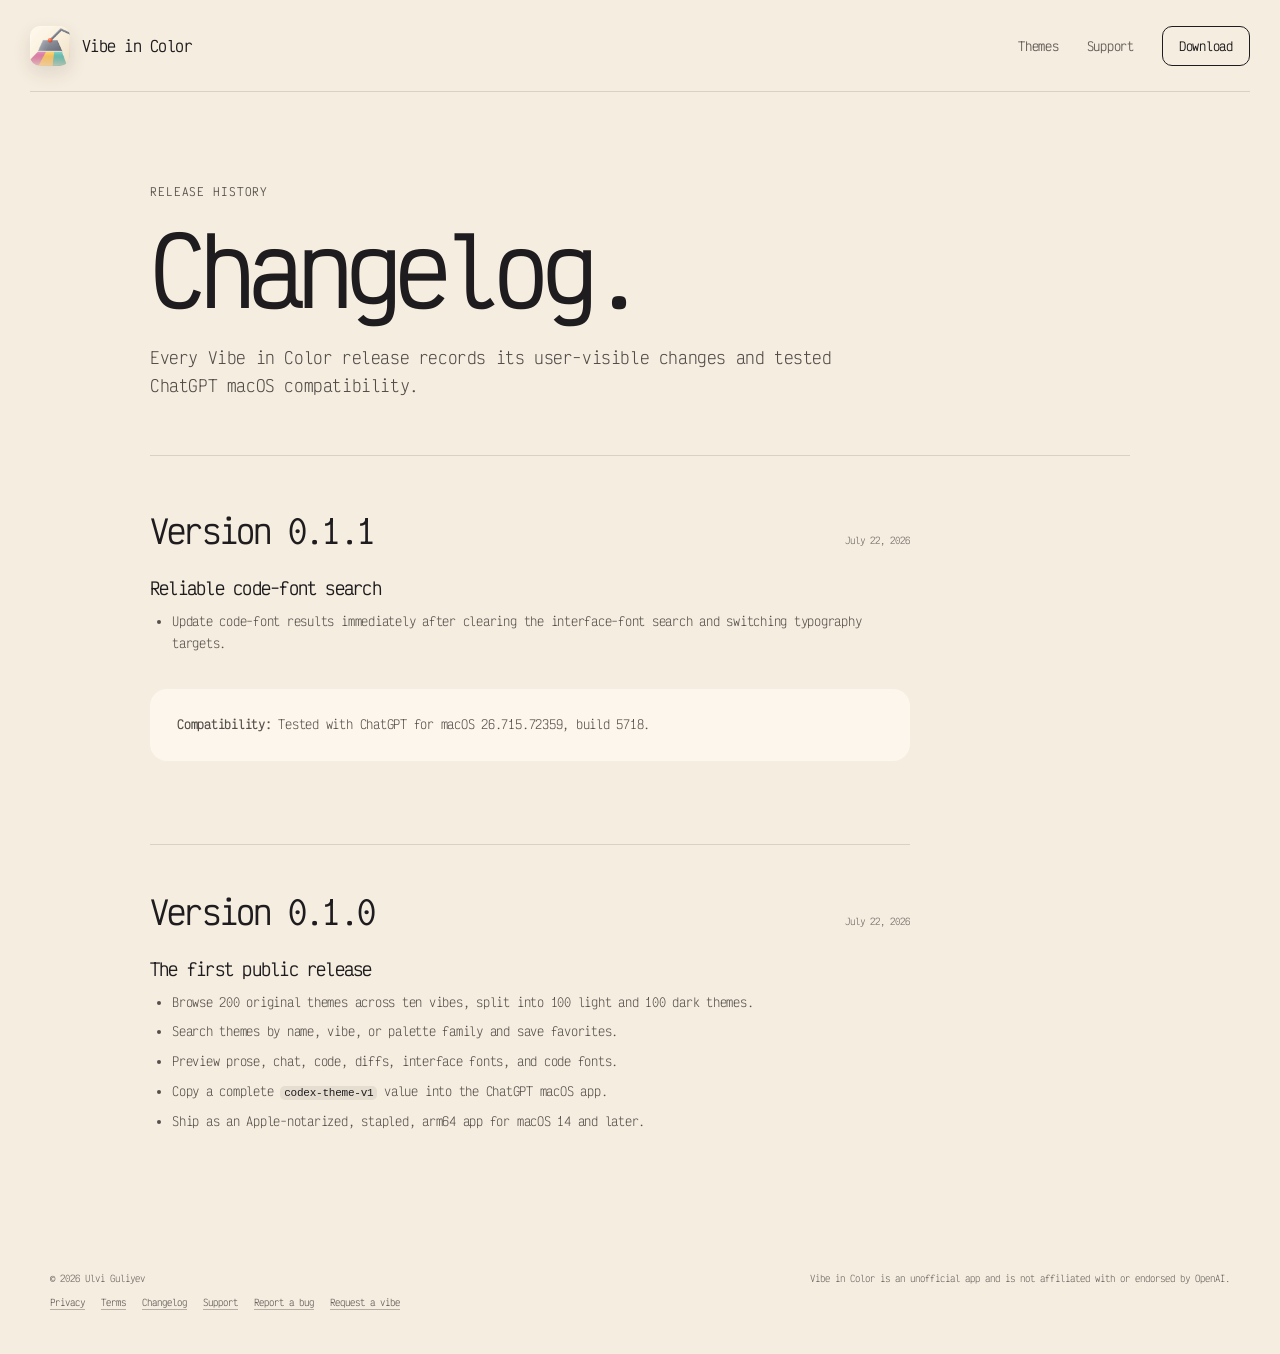
==== changelog.html @ 15dbb988 "Rename theme requests to vibe requests" ====
<!doctype html>
<html lang="en">
<head>
  <meta charset="utf-8">
  <meta name="viewport" content="width=device-width, initial-scale=1">
  <meta name="theme-color" content="#f5eddf">
  <meta name="description" content="Release history and changes for Vibe in Color for macOS.">
  <meta name="robots" content="index, follow">
  <title>Changelog — Vibe in Color</title>
  <link rel="canonical" href="https://ulvigu.github.io/vibeincolor-downloads/changelog.html">
  <link rel="icon" href="assets/VibeInColor.png">
  <link rel="preload" href="assets/VictorMono-Variable.ttf" as="font" type="font/ttf" crossorigin>
  <link rel="stylesheet" href="styles.css">
</head>
<body>
  <header class="site-header">
    <a class="brand" href="./" aria-label="Vibe in Color home">
      <img src="assets/VibeInColor.png" alt="">
      <span>Vibe in Color</span>
    </a>
    <nav aria-label="Primary navigation">
      <a href="./#themes">Themes</a>
      <a href="support.html">Support</a>
      <a class="nav-download" href="./#download">Download</a>
    </nav>
  </header>

  <main class="legal-main" id="top">
    <section class="legal-hero" aria-labelledby="changelog-title">
      <p class="eyebrow">Release history</p>
      <h1 id="changelog-title">Changelog.</h1>
      <p class="legal-lede">Every Vibe in Color release records its user-visible changes and tested ChatGPT macOS compatibility.</p>
    </section>

    <div class="legal-content">
      <article class="changelog-release">
        <div class="release-heading">
          <h2>Version 0.1.1</h2>
          <time datetime="2026-07-22">July 22, 2026</time>
        </div>
        <h3>Reliable code-font search</h3>
        <ul>
          <li>Update code-font results immediately after clearing the interface-font search and switching typography targets.</li>
        </ul>
        <div class="legal-callout">
          <p><strong>Compatibility:</strong> Tested with ChatGPT for macOS 26.715.72359, build 5718.</p>
        </div>
      </article>

      <article class="changelog-release">
        <div class="release-heading">
          <h2>Version 0.1.0</h2>
          <time datetime="2026-07-22">July 22, 2026</time>
        </div>
        <h3>The first public release</h3>
        <ul>
          <li>Browse 200 original themes across ten vibes, split into 100 light and 100 dark themes.</li>
          <li>Search themes by name, vibe, or palette family and save favorites.</li>
          <li>Preview prose, chat, code, diffs, interface fonts, and code fonts.</li>
          <li>Copy a complete <code>codex-theme-v1</code> value into the ChatGPT macOS app.</li>
          <li>Ship as an Apple-notarized, stapled, arm64 app for macOS 14 and later.</li>
        </ul>
      </article>
    </div>
  </main>

  <footer class="site-footer">
    <div>
      <span>© 2026 Ulvi Guliyev</span>
      <nav class="footer-links" aria-label="Product information">
        <a href="privacy.html">Privacy</a>
        <a href="terms.html">Terms</a>
        <a href="changelog.html" aria-current="page">Changelog</a>
        <a href="support.html">Support</a>
        <a href="https://github.com/ulvigu/vibeincolor-downloads/issues/new?template=bug_report.yml">Report a bug</a>
        <a href="https://github.com/ulvigu/vibeincolor-downloads/issues/new?template=vibe_request.yml">Request a vibe</a>
      </nav>
    </div>
    <span>Vibe in Color is an unofficial app and is not affiliated with or endorsed by OpenAI.</span>
  </footer>
</body>
</html>
---- styles.css ----
@font-face {
  font-family: "Victor Mono";
  src: url("assets/VictorMono-Variable.ttf") format("truetype");
  font-style: normal;
  font-weight: 100 700;
  font-display: swap;
}

:root {
  color-scheme: light;
  --ink: #1e1c1f;
  --muted: #68625e;
  --paper: #f5eddf;
  --surface: #fffaf1;
  --coral: #f26343;
  --coral-dark: #d94e32;
  --pink-soft: #f4dfe9;
  --gold-soft: #f5e4bb;
  --mint-soft: #dcece8;
  --line: rgba(30, 28, 31, 0.13);
  --dark-line: rgba(255, 255, 255, 0.14);
}

* {
  box-sizing: border-box;
}

html {
  scroll-behavior: smooth;
}

body {
  margin: 0;
  color: var(--ink);
  background: var(--paper);
  font-family: "Victor Mono", ui-monospace, SFMono-Regular, Menlo, Monaco, Consolas, monospace;
  font-size: 16px;
  font-weight: 300;
  -webkit-font-smoothing: antialiased;
  text-rendering: optimizeLegibility;
}

button,
input,
select,
textarea {
  font: inherit;
}

a {
  color: inherit;
}

img,
video {
  max-width: 100%;
}

.site-header {
  width: min(1220px, calc(100% - 56px));
  height: 92px;
  margin: 0 auto;
  display: flex;
  align-items: center;
  justify-content: space-between;
  border-bottom: 1px solid var(--line);
}

.brand {
  display: inline-flex;
  align-items: center;
  gap: 12px;
  color: var(--ink);
  font-size: 15px;
  font-weight: 500;
  letter-spacing: -0.035em;
  text-decoration: none;
}

.brand img {
  width: 40px;
  height: 40px;
  border-radius: 10px;
  box-shadow: 0 7px 18px rgba(67, 50, 39, 0.12);
}

.site-header > nav {
  display: flex;
  align-items: center;
  gap: 28px;
  font-size: 12px;
  font-weight: 500;
  letter-spacing: -0.02em;
}

.site-header > nav a {
  text-decoration: none;
}

.site-header > nav a:not(.nav-download) {
  color: var(--muted);
  transition: color 160ms ease;
}

.site-header > nav a:not(.nav-download):hover {
  color: var(--ink);
}

.nav-download {
  padding: 11px 16px;
  border: 1px solid var(--ink);
  border-radius: 10px;
  transition: color 160ms ease, background 160ms ease;
}

.nav-download:hover {
  color: var(--paper);
  background: var(--ink);
}

main {
  overflow: hidden;
}

.hero {
  width: min(1220px, calc(100% - 56px));
  min-height: 720px;
  margin: 0 auto;
  padding: 94px 0 116px;
  display: grid;
  grid-template-columns: minmax(0, 1.14fr) minmax(360px, 0.86fr);
  align-items: center;
  gap: clamp(56px, 7vw, 112px);
}

.hero-copy {
  position: relative;
  z-index: 1;
}

.eyebrow {
  margin: 0 0 24px;
  color: #5e5854;
  font-size: 11px;
  font-weight: 500;
  line-height: 1.5;
  letter-spacing: 0.08em;
  text-transform: uppercase;
}

h1,
h2,
h3,
p {
  text-wrap: pretty;
}

h1 {
  margin: 0;
  letter-spacing: -0.075em;
}

.hero-title-main,
.hero-title-accent {
  display: block;
}

.hero-title-main {
  font-size: clamp(64px, 6.65vw, 100px);
  font-weight: 500;
  line-height: 0.91;
}

.hero-title-accent {
  margin-top: 29px;
  color: var(--coral);
  font-size: clamp(34px, 3.7vw, 55px);
  font-weight: 200;
  line-height: 1.09;
  letter-spacing: -0.06em;
}

.hero-summary {
  max-width: 650px;
  margin: 34px 0 0;
  color: #514c48;
  font-size: 16px;
  line-height: 1.75;
  letter-spacing: -0.025em;
}

.trust-line {
  margin: 23px 0 0;
  display: flex;
  flex-wrap: wrap;
  align-items: center;
  gap: 8px 10px;
  color: #4e4946;
  font-size: 9px;
  font-weight: 550;
  line-height: 1.5;
  letter-spacing: 0.035em;
  text-transform: uppercase;
}

.trust-line span {
  display: inline-flex;
  align-items: center;
  gap: 10px;
  white-space: nowrap;
}

.trust-line span:not(:last-child)::after {
  content: "•";
  color: var(--coral);
  font-weight: 600;
}

.hero-actions {
  display: flex;
  flex-wrap: wrap;
  gap: 12px;
  margin-top: 29px;
}

.button {
  display: inline-flex;
  min-height: 52px;
  align-items: center;
  justify-content: center;
  padding: 0 21px;
  border: 1px solid transparent;
  border-radius: 11px;
  font-size: 12px;
  font-weight: 500;
  line-height: 1;
  letter-spacing: -0.02em;
  text-decoration: none;
  transition: transform 160ms ease, box-shadow 160ms ease, background 160ms ease;
}

.button:hover {
  transform: translateY(-2px);
}

.button:focus-visible,
.site-header > nav a:focus-visible,
.footer-links a:focus-visible,
.brand:focus-visible,
.download-actions > a:focus-visible,
.demo-frame button:focus-visible,
.support-card:focus-visible,
.legal-content a:focus-visible {
  outline: 3px solid var(--coral);
  outline-offset: 4px;
}

.button-primary {
  color: #fffaf1;
  background: var(--coral);
  box-shadow: 0 13px 28px rgba(242, 99, 67, 0.19);
}

.button-primary:hover {
  background: var(--coral-dark);
  box-shadow: 0 17px 34px rgba(242, 99, 67, 0.25);
}

.button-secondary {
  border-color: var(--line);
  background: rgba(255, 250, 241, 0.58);
}

.button-secondary:hover {
  background: var(--surface);
}

.release-meta {
  margin: 18px 0 0;
  color: var(--muted);
  font-size: 10px;
  font-weight: 400;
  letter-spacing: 0.015em;
}

.hero-product {
  width: min(100%, 470px);
  justify-self: end;
}

.icon-stage {
  aspect-ratio: 1;
  display: grid;
  place-items: center;
  border: 1px solid rgba(30, 28, 31, 0.09);
  border-radius: 38px;
  background: rgba(255, 250, 241, 0.6);
  box-shadow: 0 34px 80px rgba(66, 49, 38, 0.11);
}

.app-icon {
  display: block;
  width: 67%;
  height: auto;
  border-radius: 24%;
  filter: drop-shadow(0 29px 30px rgba(62, 44, 34, 0.2));
}

.hero-facts {
  margin: 14px 0 0;
  display: grid;
  grid-template-columns: 0.8fr 0.62fr 1.58fr;
  gap: 8px;
}

.hero-facts > div {
  min-width: 0;
  padding: 16px 13px 15px;
  border-radius: 14px;
  background: rgba(255, 250, 241, 0.58);
}

.hero-facts dt {
  overflow: hidden;
  margin: 0;
  font-size: clamp(13px, 1.35vw, 17px);
  font-weight: 500;
  line-height: 1.2;
  letter-spacing: -0.055em;
  text-overflow: ellipsis;
  white-space: nowrap;
}

.hero-facts .fact-wide dt {
  font-size: clamp(11px, 1.05vw, 14px);
  line-height: 1.28;
  text-overflow: clip;
  white-space: normal;
}

.hero-facts dd {
  margin: 6px 0 0;
  color: var(--muted);
  font-size: 9px;
  font-weight: 400;
  line-height: 1.35;
  letter-spacing: -0.01em;
}

.demo-section {
  padding: 126px 28px 132px;
  color: #f7f0e6;
  background: var(--ink);
}

.demo-inner {
  width: min(1180px, 100%);
  margin: 0 auto;
}

.demo-heading {
  margin-bottom: 54px;
  display: grid;
  grid-template-columns: minmax(0, 1.12fr) minmax(300px, 0.88fr);
  align-items: end;
  gap: 72px;
}

.eyebrow-on-dark {
  color: #f48a72;
}

.demo-heading h2,
.theme-heading h2,
.story-section h2,
.download-panel h2 {
  margin: 0;
  font-weight: 400;
  letter-spacing: -0.065em;
}

.demo-heading h2 {
  font-size: clamp(45px, 5.25vw, 76px);
  line-height: 0.98;
}

.demo-heading > p {
  max-width: 500px;
  margin: 0 0 3px;
  color: #bbb2aa;
  font-size: 14px;
  line-height: 1.75;
  letter-spacing: -0.02em;
}

.demo-frame {
  position: relative;
  overflow: hidden;
  border: 1px solid var(--dark-line);
  border-radius: 25px;
  background: #0e0d0f;
  box-shadow: 0 38px 85px rgba(0, 0, 0, 0.34);
}

.demo-frame video {
  display: block;
  width: 100%;
  aspect-ratio: 16 / 9;
  background: #0e0d0f;
}

.demo-frame button {
  position: absolute;
  top: 17px;
  right: 17px;
  min-height: 40px;
  padding: 0 15px;
  border: 1px solid rgba(255, 255, 255, 0.24);
  border-radius: 9px;
  color: #fffaf1;
  background: rgba(20, 18, 21, 0.86);
  backdrop-filter: blur(16px);
  -webkit-backdrop-filter: blur(16px);
  font-size: 10px;
  font-weight: 500;
  cursor: pointer;
  transition: border-color 160ms ease, background 160ms ease;
}

.demo-frame button:hover {
  border-color: rgba(255, 255, 255, 0.48);
  background: rgba(20, 18, 21, 0.96);
}

.theme-section {
  width: min(1180px, calc(100% - 56px));
  margin: 0 auto;
  padding: 126px 0 132px;
}

.theme-heading {
  margin-bottom: 58px;
  display: grid;
  grid-template-columns: minmax(0, 1.25fr) minmax(300px, 0.75fr);
  align-items: end;
  gap: 72px;
}

.theme-heading h2 {
  max-width: 910px;
  font-size: clamp(39px, 4.6vw, 66px);
  line-height: 1.04;
}

.theme-heading > p {
  max-width: 500px;
  margin: 0 0 4px;
  color: #554f4b;
  font-size: 13px;
  line-height: 1.75;
  letter-spacing: -0.02em;
}

.vibe-grid {
  display: grid;
  grid-template-columns: repeat(auto-fit, minmax(205px, 1fr));
  gap: 14px;
}

.vibe-card {
  min-width: 0;
  min-height: 292px;
  padding: 22px 19px 19px;
  display: flex;
  flex-direction: column;
  border: 1px solid rgba(30, 28, 31, 0.08);
  border-radius: 19px;
  background: rgba(255, 250, 241, 0.7);
  box-shadow: 0 17px 40px rgba(66, 49, 38, 0.055);
}

.vibe-card-meta {
  display: flex;
  align-items: center;
  justify-content: space-between;
  gap: 12px;
  color: #6f6762;
  font-size: 8px;
  font-weight: 500;
  letter-spacing: 0.065em;
  text-transform: uppercase;
}

.vibe-variant {
  padding: 5px 7px 4px;
  border: 1px solid var(--line);
  border-radius: 999px;
  background: rgba(245, 237, 223, 0.72);
}

.vibe-card h3 {
  min-height: 54px;
  margin: 25px 0 18px;
  font-size: 18px;
  font-weight: 500;
  line-height: 1.18;
  letter-spacing: -0.05em;
}

.theme-samples {
  margin: auto 0 0;
  padding: 0;
  display: grid;
  gap: 7px;
  list-style: none;
}

.theme-samples li {
  min-width: 0;
  min-height: 42px;
  padding: 9px 10px;
  display: flex;
  align-items: center;
  gap: 9px;
  overflow: hidden;
  border: 1px solid rgba(128, 128, 128, 0.2);
  border-radius: 10px;
  color: var(--theme-fg);
  background: var(--theme-bg);
  font-size: 9px;
  font-weight: 450;
  line-height: 1.25;
  letter-spacing: -0.02em;
  text-overflow: ellipsis;
  white-space: nowrap;
}

.theme-samples i {
  width: 9px;
  height: 9px;
  flex: 0 0 9px;
  border: 1px solid rgba(255, 255, 255, 0.38);
  border-radius: 50%;
  background: var(--theme-accent);
  box-shadow: 0 0 0 1px rgba(0, 0, 0, 0.14);
}

.import-section {
  width: min(1180px, calc(100% - 56px));
  margin: 0 auto;
  padding: 14px 0 132px;
}

.import-heading {
  margin-bottom: 56px;
  display: grid;
  grid-template-columns: minmax(0, 1.35fr) minmax(300px, 0.65fr);
  align-items: end;
  gap: 72px;
}

.import-heading h2 {
  margin: 0;
  font-size: clamp(39px, 4.6vw, 66px);
  font-weight: 400;
  line-height: 1.04;
  letter-spacing: -0.065em;
}

.import-heading > p {
  max-width: 460px;
  margin: 0 0 4px;
  color: #554f4b;
  font-size: 13px;
  line-height: 1.75;
  letter-spacing: -0.02em;
}

.import-heading code,
.compatibility-note code,
.legal-content code {
  padding: 0.13em 0.36em;
  border-radius: 5px;
  color: var(--ink);
  background: rgba(30, 28, 31, 0.075);
  font-size: 0.92em;
  font-weight: 450;
}

.import-workflow {
  display: grid;
  grid-template-columns: minmax(0, 1.62fr) minmax(300px, 0.68fr);
  align-items: center;
  gap: clamp(36px, 5vw, 66px);
}

.import-visual {
  min-width: 0;
  margin: 0;
}

.import-visual img {
  display: block;
  width: 100%;
  height: auto;
  border: 1px solid rgba(30, 28, 31, 0.16);
  border-radius: 21px;
  background: #081823;
  box-shadow: 0 30px 68px rgba(62, 46, 35, 0.18);
}

.import-visual figcaption {
  margin-top: 14px;
  color: var(--muted);
  font-size: 9px;
  font-weight: 400;
  letter-spacing: 0.015em;
}

.import-steps {
  margin: 0;
  padding: 0;
  list-style: none;
}

.import-steps li {
  padding: 27px 0 28px;
  display: grid;
  grid-template-columns: 35px minmax(0, 1fr);
  gap: 15px;
  border-bottom: 1px solid var(--line);
}

.import-steps li:first-child {
  border-top: 1px solid var(--line);
}

.step-number {
  padding-top: 5px;
  color: var(--coral);
  font-size: 10px;
  font-weight: 600;
  letter-spacing: 0.04em;
}

.import-steps h3 {
  margin: 0 0 10px;
  font-size: 19px;
  font-weight: 500;
  line-height: 1.2;
  letter-spacing: -0.045em;
}

.import-steps p {
  margin: 0;
  color: #554f4b;
  font-size: 11px;
  line-height: 1.75;
  letter-spacing: -0.02em;
}

.import-steps strong {
  color: var(--ink);
  font-weight: 550;
}

.compatibility-note {
  margin-top: 45px;
  padding: 22px 0;
  display: grid;
  grid-template-columns: minmax(130px, 0.36fr) minmax(0, 1.64fr);
  gap: 36px;
  border-top: 1px solid var(--line);
  border-bottom: 1px solid var(--line);
}

.compatibility-note > span {
  color: var(--coral);
  font-size: 9px;
  font-weight: 600;
  letter-spacing: 0.065em;
  text-transform: uppercase;
}

.compatibility-note p {
  max-width: 760px;
  margin: 0;
  color: #554f4b;
  font-size: 11px;
  line-height: 1.75;
  letter-spacing: -0.02em;
}

.compatibility-note strong {
  color: var(--ink);
  font-weight: 550;
}

.story-section {
  padding: 0 28px 132px;
}

.story-inner {
  width: min(1180px, 100%);
  margin: 0 auto;
  padding: clamp(48px, 6.2vw, 82px);
  border-radius: 27px;
  background: #f9ded5;
  box-shadow: 0 30px 68px rgba(62, 46, 35, 0.09);
}

.story-layout {
  display: grid;
  grid-template-columns: minmax(0, 0.86fr) minmax(360px, 1.14fr);
  align-items: start;
  gap: clamp(48px, 7vw, 100px);
}

.story-section h2 {
  font-size: clamp(46px, 5.2vw, 74px);
  line-height: 0.98;
}

.story-copy {
  max-width: 570px;
}

.story-copy p {
  margin: 0 0 18px;
  color: #504946;
  font-size: 13px;
  line-height: 1.82;
  letter-spacing: -0.025em;
}

.story-copy .story-punchline {
  margin: 31px 0 0;
  color: var(--ink);
  font-size: clamp(18px, 1.7vw, 23px);
  font-weight: 500;
  line-height: 1.42;
  letter-spacing: -0.045em;
}

.download-panel {
  width: min(1180px, calc(100% - 56px));
  margin: 0 auto 98px;
  padding: clamp(48px, 6.2vw, 82px);
  display: grid;
  grid-template-columns: minmax(0, 1.4fr) minmax(220px, 0.6fr);
  align-items: end;
  gap: 70px;
  border-radius: 27px;
  color: #fff8ed;
  background: var(--ink);
  box-shadow: 0 35px 75px rgba(62, 46, 35, 0.14);
}

.download-panel h2 {
  font-size: clamp(49px, 6.1vw, 86px);
  line-height: 0.94;
}

.download-panel > div:first-child > p:last-child {
  max-width: 650px;
  margin: 30px 0 0;
  color: #bbb2aa;
  font-size: 13px;
  line-height: 1.75;
  letter-spacing: -0.02em;
}

.download-actions {
  display: flex;
  flex-direction: column;
  align-items: flex-start;
  gap: 20px;
}

.button-dark {
  color: #fffaf1;
  background: var(--coral);
  box-shadow: 0 15px 30px rgba(242, 99, 67, 0.2);
}

.button-dark:hover {
  background: var(--coral-dark);
  box-shadow: 0 18px 34px rgba(242, 99, 67, 0.27);
}

.download-actions > a:not(.button) {
  color: #c8bfb7;
  font-size: 10px;
  font-weight: 400;
  text-underline-offset: 4px;
}

.site-footer {
  width: min(1180px, calc(100% - 56px));
  margin: 0 auto;
  padding: 0 0 44px;
  display: flex;
  justify-content: space-between;
  gap: 36px;
  color: var(--muted);
  font-size: 9px;
  line-height: 1.6;
}

.site-footer > div {
  display: grid;
  gap: 10px;
}

.footer-links {
  display: flex;
  flex-wrap: wrap;
  gap: 8px 16px;
  font-size: 9px;
  font-weight: 400;
  letter-spacing: 0;
}

.footer-links a {
  color: var(--muted);
  text-decoration: underline;
  text-decoration-color: rgba(104, 98, 94, 0.45);
  text-underline-offset: 3px;
}

.footer-links a:hover {
  color: var(--ink);
}

.site-footer > span:last-child {
  max-width: 650px;
  text-align: right;
}

.legal-main {
  width: min(980px, calc(100% - 56px));
  margin: 0 auto;
  padding: 92px 0 118px;
  overflow: visible;
}

.legal-hero {
  padding-bottom: 56px;
  border-bottom: 1px solid var(--line);
}

.legal-hero h1 {
  max-width: 900px;
  margin: 0;
  font-size: clamp(56px, 7.3vw, 94px);
  font-weight: 500;
  line-height: 0.94;
  letter-spacing: -0.075em;
}

.legal-lede {
  max-width: 740px;
  margin: 31px 0 0;
  color: #514c48;
  font-size: 16px;
  line-height: 1.75;
  letter-spacing: -0.025em;
}

.legal-meta {
  margin: 18px 0 0;
  color: var(--muted);
  font-size: 9px;
  font-weight: 450;
  letter-spacing: 0.02em;
  text-transform: uppercase;
}

.legal-content {
  width: min(760px, 100%);
  padding-top: 56px;
}

.legal-content section + section {
  margin-top: 51px;
}

.legal-content h2 {
  margin: 0 0 19px;
  font-size: clamp(25px, 2.5vw, 34px);
  font-weight: 500;
  line-height: 1.16;
  letter-spacing: -0.055em;
}

.legal-content h3 {
  margin: 28px 0 12px;
  font-size: 17px;
  font-weight: 500;
  line-height: 1.25;
  letter-spacing: -0.045em;
}

.legal-content p,
.legal-content li {
  color: #554f4b;
  font-size: 12px;
  line-height: 1.82;
  letter-spacing: -0.02em;
}

.legal-content p {
  margin: 0 0 17px;
}

.legal-content ul,
.legal-content ol {
  margin: 0 0 20px;
  padding-left: 22px;
}

.legal-content li + li {
  margin-top: 8px;
}

.legal-content a {
  text-decoration-color: rgba(30, 28, 31, 0.35);
  text-underline-offset: 4px;
}

.legal-callout {
  margin: 35px 0;
  padding: 25px 27px;
  border-radius: 17px;
  background: rgba(255, 250, 241, 0.72);
}

.legal-callout p:last-child {
  margin-bottom: 0;
}

.support-grid {
  margin: 31px 0 46px;
  display: grid;
  grid-template-columns: repeat(3, minmax(0, 1fr));
  gap: 12px;
}

.support-card {
  min-height: 225px;
  padding: 24px 21px;
  display: flex;
  flex-direction: column;
  border-radius: 18px;
  text-decoration: none;
  transition: transform 160ms ease, box-shadow 160ms ease;
}

.support-card:hover {
  transform: translateY(-2px);
  box-shadow: 0 18px 38px rgba(62, 46, 35, 0.1);
}

.support-card:nth-child(1) {
  background: #f9ded5;
}

.support-card:nth-child(2) {
  background: var(--gold-soft);
}

.support-card:nth-child(3) {
  background: var(--mint-soft);
}

.support-card span {
  color: #665d58;
  font-size: 8px;
  font-weight: 550;
  letter-spacing: 0.065em;
  text-transform: uppercase;
}

.support-card h2 {
  margin: auto 0 12px;
  font-size: 22px;
}

.support-card p {
  margin: 0;
  font-size: 10px;
  line-height: 1.65;
}

.changelog-release {
  padding: 0 0 48px;
  border-bottom: 1px solid var(--line);
}

.changelog-release + .changelog-release {
  padding-top: 48px;
}

.changelog-release:last-child {
  padding-bottom: 0;
  border-bottom: 0;
}

.release-heading {
  margin-bottom: 27px;
  display: flex;
  align-items: baseline;
  justify-content: space-between;
  gap: 24px;
}

.release-heading h2 {
  margin: 0;
}

.release-heading time {
  color: var(--muted);
  font-size: 9px;
}

@media (max-width: 980px) {
  .hero {
    min-height: 0;
    padding: 88px 0 108px;
    grid-template-columns: 1fr;
    gap: 72px;
  }

  .hero-product {
    width: 100%;
    display: grid;
    grid-template-columns: minmax(260px, 0.76fr) minmax(260px, 1.24fr);
    align-items: end;
    gap: 14px;
    justify-self: stretch;
  }

  .hero-facts {
    margin: 0;
    grid-template-columns: 1fr;
  }

  .hero-facts > div {
    padding: 20px;
  }

  .hero-facts dt {
    font-size: 18px;
  }

  .demo-heading {
    gap: 44px;
  }

  .theme-heading {
    grid-template-columns: 1fr;
    gap: 24px;
  }

  .story-layout {
    grid-template-columns: 1fr;
    gap: 36px;
  }

  .import-workflow {
    grid-template-columns: 1fr;
    gap: 31px;
  }

  .import-steps {
    display: grid;
    grid-template-columns: repeat(3, minmax(0, 1fr));
    gap: 18px;
  }

  .import-steps li,
  .import-steps li:first-child {
    padding: 22px 0 0;
    display: block;
    border-top: 1px solid var(--line);
    border-bottom: 0;
  }

  .step-number {
    display: block;
    margin-bottom: 16px;
    padding: 0;
  }

  .support-grid {
    grid-template-columns: 1fr;
  }

  .support-card {
    min-height: 190px;
  }
}

@media (max-width: 720px) {
  .site-header,
  .hero,
  .theme-section,
  .import-section,
  .download-panel,
  .site-footer,
  .legal-main {
    width: min(100% - 32px, 1180px);
  }

  .site-header {
    height: 78px;
  }

  .brand {
    font-size: 13px;
  }

  .brand img {
    width: 35px;
    height: 35px;
  }

  .site-header > nav {
    gap: 16px;
  }

  .site-header > nav a:not(.nav-download) {
    display: none;
  }

  .nav-download {
    padding: 10px 13px;
  }

  .hero {
    padding: 70px 0 86px;
    gap: 57px;
  }

  .hero-title-main {
    font-size: clamp(51px, 15.5vw, 74px);
  }

  .hero-title-accent {
    margin-top: 24px;
    font-size: clamp(29px, 8.6vw, 42px);
  }

  .hero-summary {
    margin-top: 28px;
    font-size: 14px;
  }

  .trust-line {
    margin-top: 21px;
    gap: 6px;
    font-size: 8px;
  }

  .hero-product {
    display: block;
  }

  .icon-stage {
    width: min(100%, 410px);
    margin: 0 auto;
    border-radius: 30px;
  }

  .hero-facts {
    margin-top: 10px;
    grid-template-columns: 0.8fr 0.62fr 1.58fr;
  }

  .hero-facts > div {
    padding: 14px 9px;
  }

  .hero-facts dt {
    font-size: 12px;
  }

  .hero-facts .fact-wide dt {
    font-size: 9px;
  }

  .hero-facts dd {
    font-size: 8px;
  }

  .demo-section {
    padding: 88px 16px 92px;
  }

  .demo-heading {
    margin-bottom: 34px;
    grid-template-columns: 1fr;
    gap: 26px;
  }

  .demo-heading h2 {
    font-size: clamp(39px, 12vw, 58px);
  }

  .demo-heading > p {
    font-size: 12px;
  }

  .demo-frame {
    border-radius: 14px;
  }

  .demo-frame button {
    top: 10px;
    right: 10px;
    min-height: 34px;
    padding: 0 11px;
    font-size: 8px;
  }

  .theme-section {
    padding: 88px 0 84px;
  }

  .theme-heading {
    margin-bottom: 36px;
  }

  .theme-heading h2 {
    font-size: clamp(34px, 10vw, 51px);
  }

  .theme-heading > p {
    font-size: 12px;
  }

  .vibe-grid {
    grid-template-columns: repeat(2, minmax(0, 1fr));
  }

  .vibe-card {
    min-height: 278px;
  }

  .import-section {
    padding: 4px 0 90px;
  }

  .import-heading {
    margin-bottom: 34px;
    grid-template-columns: 1fr;
    gap: 24px;
  }

  .import-heading h2 {
    font-size: clamp(34px, 10vw, 51px);
  }

  .import-heading > p {
    font-size: 12px;
  }

  .import-visual img {
    border-radius: 13px;
  }

  .import-visual figcaption {
    line-height: 1.6;
  }

  .import-steps {
    display: block;
  }

  .import-steps li,
  .import-steps li:first-child {
    padding: 24px 0;
    display: grid;
    grid-template-columns: 35px minmax(0, 1fr);
    gap: 15px;
    border-top: 0;
    border-bottom: 1px solid var(--line);
  }

  .import-steps li:first-child {
    border-top: 1px solid var(--line);
  }

  .step-number {
    margin: 0;
    padding-top: 5px;
  }

  .compatibility-note {
    margin-top: 32px;
    grid-template-columns: 1fr;
    gap: 12px;
  }

  .story-section {
    padding: 0 16px 90px;
  }

  .story-inner {
    padding: 43px 26px;
    border-radius: 20px;
  }

  .story-section h2 {
    font-size: clamp(43px, 13vw, 67px);
  }

  .story-copy p {
    font-size: 12px;
  }

  .download-panel {
    margin-bottom: 72px;
    padding: 43px 26px;
    grid-template-columns: 1fr;
    gap: 39px;
    border-radius: 20px;
  }

  .download-panel h2 {
    font-size: clamp(43px, 13vw, 67px);
  }

  .site-footer {
    padding-bottom: 30px;
    flex-direction: column;
    gap: 20px;
  }

  .site-footer > span:last-child {
    text-align: left;
  }

  .legal-main {
    padding: 68px 0 88px;
  }

  .legal-hero {
    padding-bottom: 42px;
  }

  .legal-hero h1 {
    font-size: clamp(48px, 15vw, 72px);
  }

  .legal-lede {
    font-size: 14px;
  }

  .legal-content {
    padding-top: 42px;
  }
}

@media (max-width: 460px) {
  .hero-actions {
    flex-direction: column;
  }

  .button {
    width: 100%;
  }

  .hero-facts dt {
    font-size: 10px;
  }

  .hero-facts dd {
    font-size: 7px;
  }

  .vibe-grid {
    grid-template-columns: 1fr;
  }

  .vibe-card {
    min-height: 272px;
  }

  .download-actions {
    align-items: stretch;
  }

  .download-actions > a:not(.button) {
    text-align: center;
  }

  .release-heading {
    display: block;
  }

  .release-heading time {
    display: block;
    margin-top: 8px;
  }
}

@media (prefers-reduced-motion: reduce) {
  html {
    scroll-behavior: auto;
  }

  .button,
  .site-header > nav a,
  .footer-links a,
  .support-card {
    transition: none;
  }
}
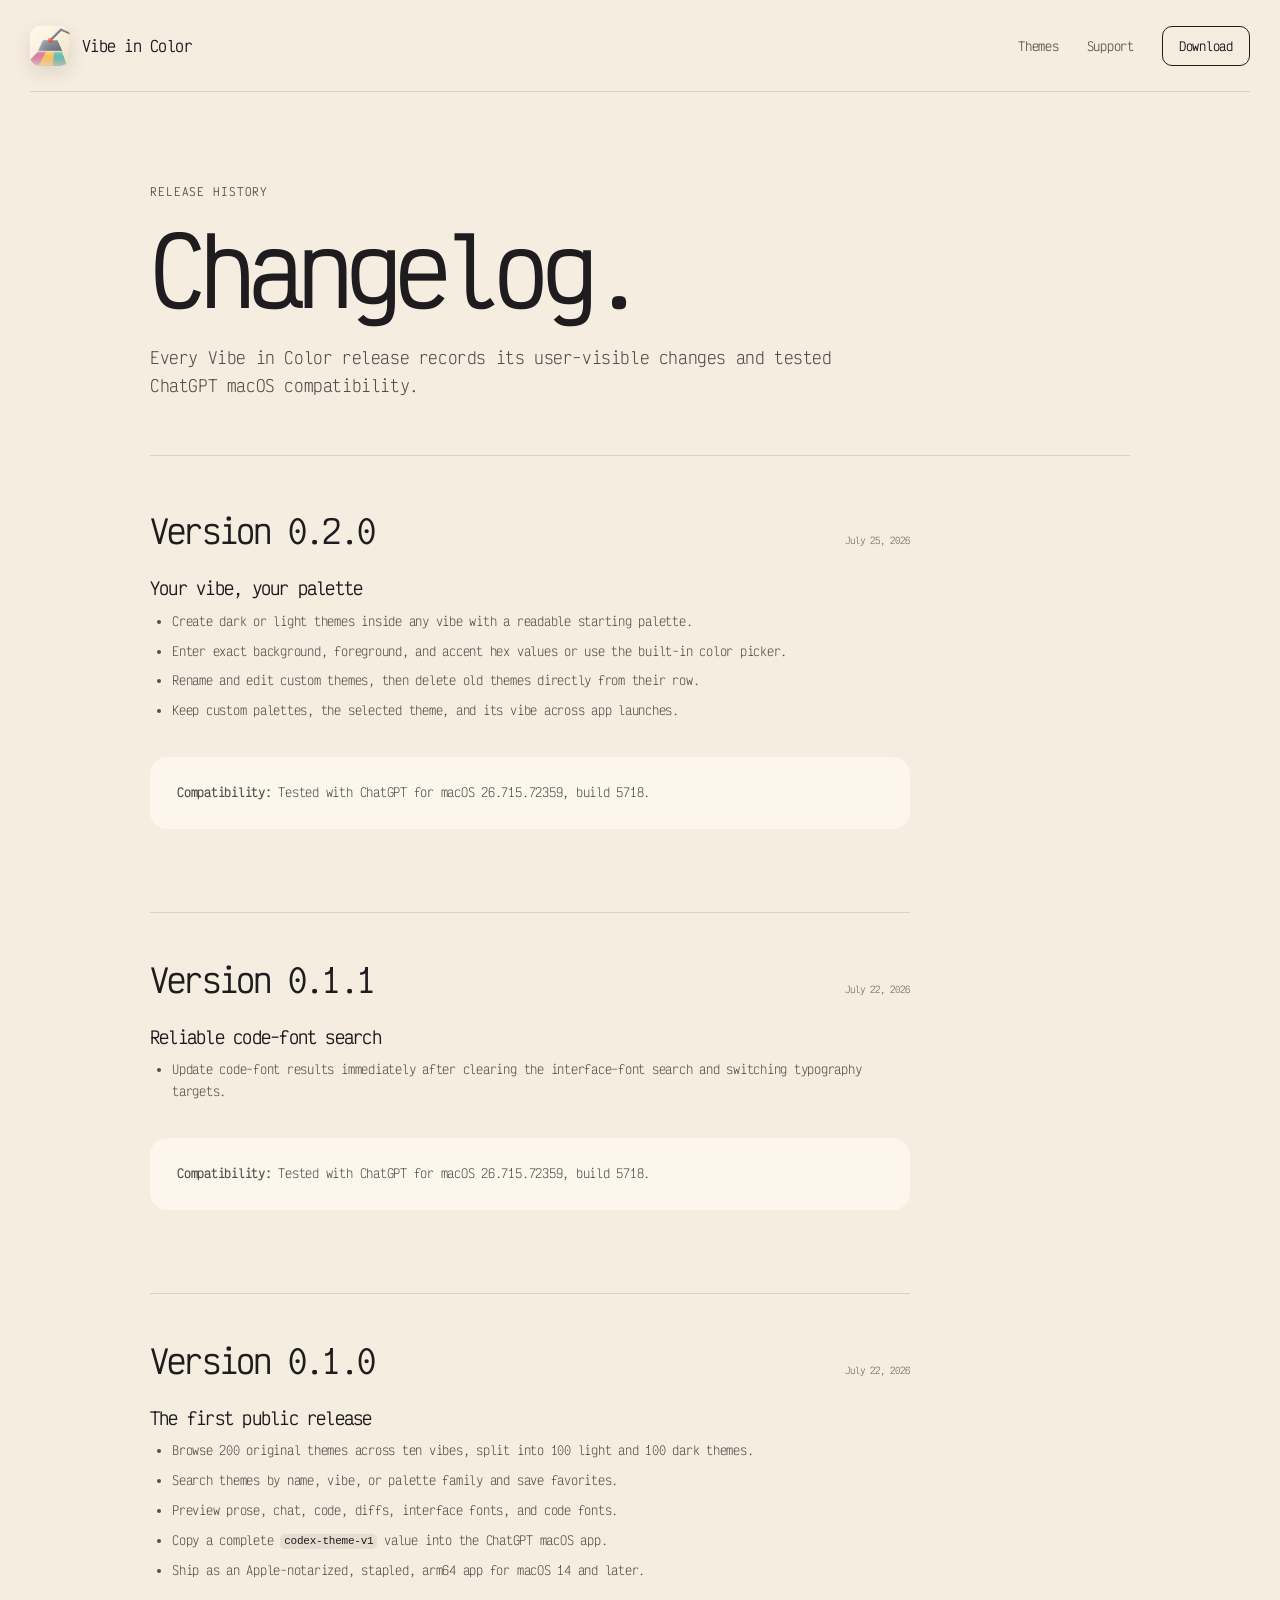
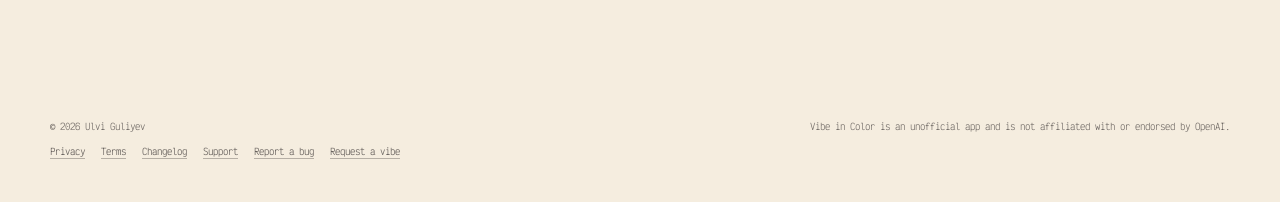
==== commit 838856bb: "Publish Vibe in Color 0.2.0" ====
--- a/changelog.html
+++ b/changelog.html
@@ -33,6 +33,23 @@
     </section>
 
     <div class="legal-content">
+      <article class="changelog-release">
+        <div class="release-heading">
+          <h2>Version 0.2.0</h2>
+          <time datetime="2026-07-25">July 25, 2026</time>
+        </div>
+        <h3>Your vibe, your palette</h3>
+        <ul>
+          <li>Create dark or light themes inside any vibe with a readable starting palette.</li>
+          <li>Enter exact background, foreground, and accent hex values or use the built-in color picker.</li>
+          <li>Rename and edit custom themes, then delete old themes directly from their row.</li>
+          <li>Keep custom palettes, the selected theme, and its vibe across app launches.</li>
+        </ul>
+        <div class="legal-callout">
+          <p><strong>Compatibility:</strong> Tested with ChatGPT for macOS 26.715.72359, build 5718.</p>
+        </div>
+      </article>
+
       <article class="changelog-release">
         <div class="release-heading">
           <h2>Version 0.1.1</h2>
--- a/styles.css
+++ b/styles.css
@@ -38,6 +38,10 @@
   font-weight: 300;
   -webkit-font-smoothing: antialiased;
   text-rendering: optimizeLegibility;
+}
+
+body.lightbox-open {
+  overflow: hidden;
 }
 
 button,
@@ -249,6 +253,8 @@
 .brand:focus-visible,
 .download-actions > a:focus-visible,
 .demo-frame button:focus-visible,
+.import-preview:focus-visible,
+.image-lightbox button:focus-visible,
 .support-card:focus-visible,
 .legal-content a:focus-visible {
   outline: 3px solid var(--coral);
@@ -599,6 +605,20 @@
   margin: 0;
 }
 
+.import-preview {
+  position: relative;
+  display: block;
+  width: 100%;
+  padding: 0;
+  overflow: hidden;
+  border: 0;
+  border-radius: 21px;
+  color: #fffaf1;
+  background: #081823;
+  text-align: left;
+  cursor: zoom-in;
+}
+
 .import-visual img {
   display: block;
   width: 100%;
@@ -607,6 +627,27 @@
   border-radius: 21px;
   background: #081823;
   box-shadow: 0 30px 68px rgba(62, 46, 35, 0.18);
+  transition: border-color 160ms ease, box-shadow 160ms ease;
+}
+
+.import-preview:hover img {
+  border-color: rgba(242, 99, 67, 0.68);
+  box-shadow: 0 34px 76px rgba(62, 46, 35, 0.25);
+}
+
+.import-preview-label {
+  position: absolute;
+  right: 16px;
+  bottom: 16px;
+  padding: 9px 12px;
+  border: 1px solid rgba(255, 255, 255, 0.22);
+  border-radius: 9px;
+  background: rgba(14, 13, 15, 0.86);
+  box-shadow: 0 9px 24px rgba(0, 0, 0, 0.24);
+  font-size: 9px;
+  font-weight: 500;
+  letter-spacing: -0.02em;
+  pointer-events: none;
 }
 
 .import-visual figcaption {
@@ -615,6 +656,77 @@
   font-size: 9px;
   font-weight: 400;
   letter-spacing: 0.015em;
+}
+
+.image-lightbox {
+  position: fixed;
+  inset: 0;
+  z-index: 1000;
+  width: 100vw;
+  height: 100vh;
+  height: 100dvh;
+  padding: clamp(16px, 2.5vw, 34px);
+  overflow: hidden;
+  overscroll-behavior: contain;
+  color: #fffaf1;
+  background: rgba(14, 13, 15, 0.98);
+  backdrop-filter: blur(12px);
+}
+
+.image-lightbox:not([hidden]) {
+  display: grid;
+  grid-template-rows: auto minmax(0, 1fr);
+  gap: clamp(14px, 2vw, 24px);
+}
+
+.image-lightbox[hidden] {
+  display: none;
+}
+
+.image-lightbox-header {
+  display: flex;
+  align-items: center;
+  justify-content: space-between;
+  gap: 24px;
+}
+
+.image-lightbox-header p {
+  margin: 0;
+  color: #c8bfb7;
+  font-size: 10px;
+  font-weight: 400;
+  line-height: 1.5;
+  letter-spacing: 0.01em;
+}
+
+.image-lightbox button {
+  min-height: 40px;
+  padding: 0 15px;
+  border: 1px solid rgba(255, 255, 255, 0.25);
+  border-radius: 10px;
+  color: #fffaf1;
+  background: rgba(255, 255, 255, 0.07);
+  font-size: 10px;
+  font-weight: 500;
+  cursor: pointer;
+  transition: border-color 160ms ease, background 160ms ease;
+}
+
+.image-lightbox button:hover {
+  border-color: rgba(255, 255, 255, 0.5);
+  background: rgba(255, 255, 255, 0.12);
+}
+
+.image-lightbox > img {
+  width: 100%;
+  height: 100%;
+  min-width: 0;
+  min-height: 0;
+  object-fit: contain;
+  border: 1px solid rgba(255, 255, 255, 0.13);
+  border-radius: 15px;
+  background: #081823;
+  box-shadow: 0 30px 80px rgba(0, 0, 0, 0.42);
 }
 
 .import-steps {
@@ -1269,6 +1381,43 @@
     border-radius: 13px;
   }
 
+  .import-preview {
+    border-radius: 13px;
+  }
+
+  .import-preview-label {
+    right: 10px;
+    bottom: 10px;
+    padding: 8px 10px;
+    font-size: 8px;
+  }
+
+  .image-lightbox {
+    padding: 12px;
+  }
+
+  .image-lightbox:not([hidden]) {
+    gap: 12px;
+  }
+
+  .image-lightbox-header {
+    gap: 14px;
+  }
+
+  .image-lightbox-header p {
+    font-size: 8px;
+  }
+
+  .image-lightbox button {
+    min-height: 36px;
+    padding: 0 12px;
+    font-size: 9px;
+  }
+
+  .image-lightbox > img {
+    border-radius: 10px;
+  }
+
   .import-visual figcaption {
     line-height: 1.6;
   }
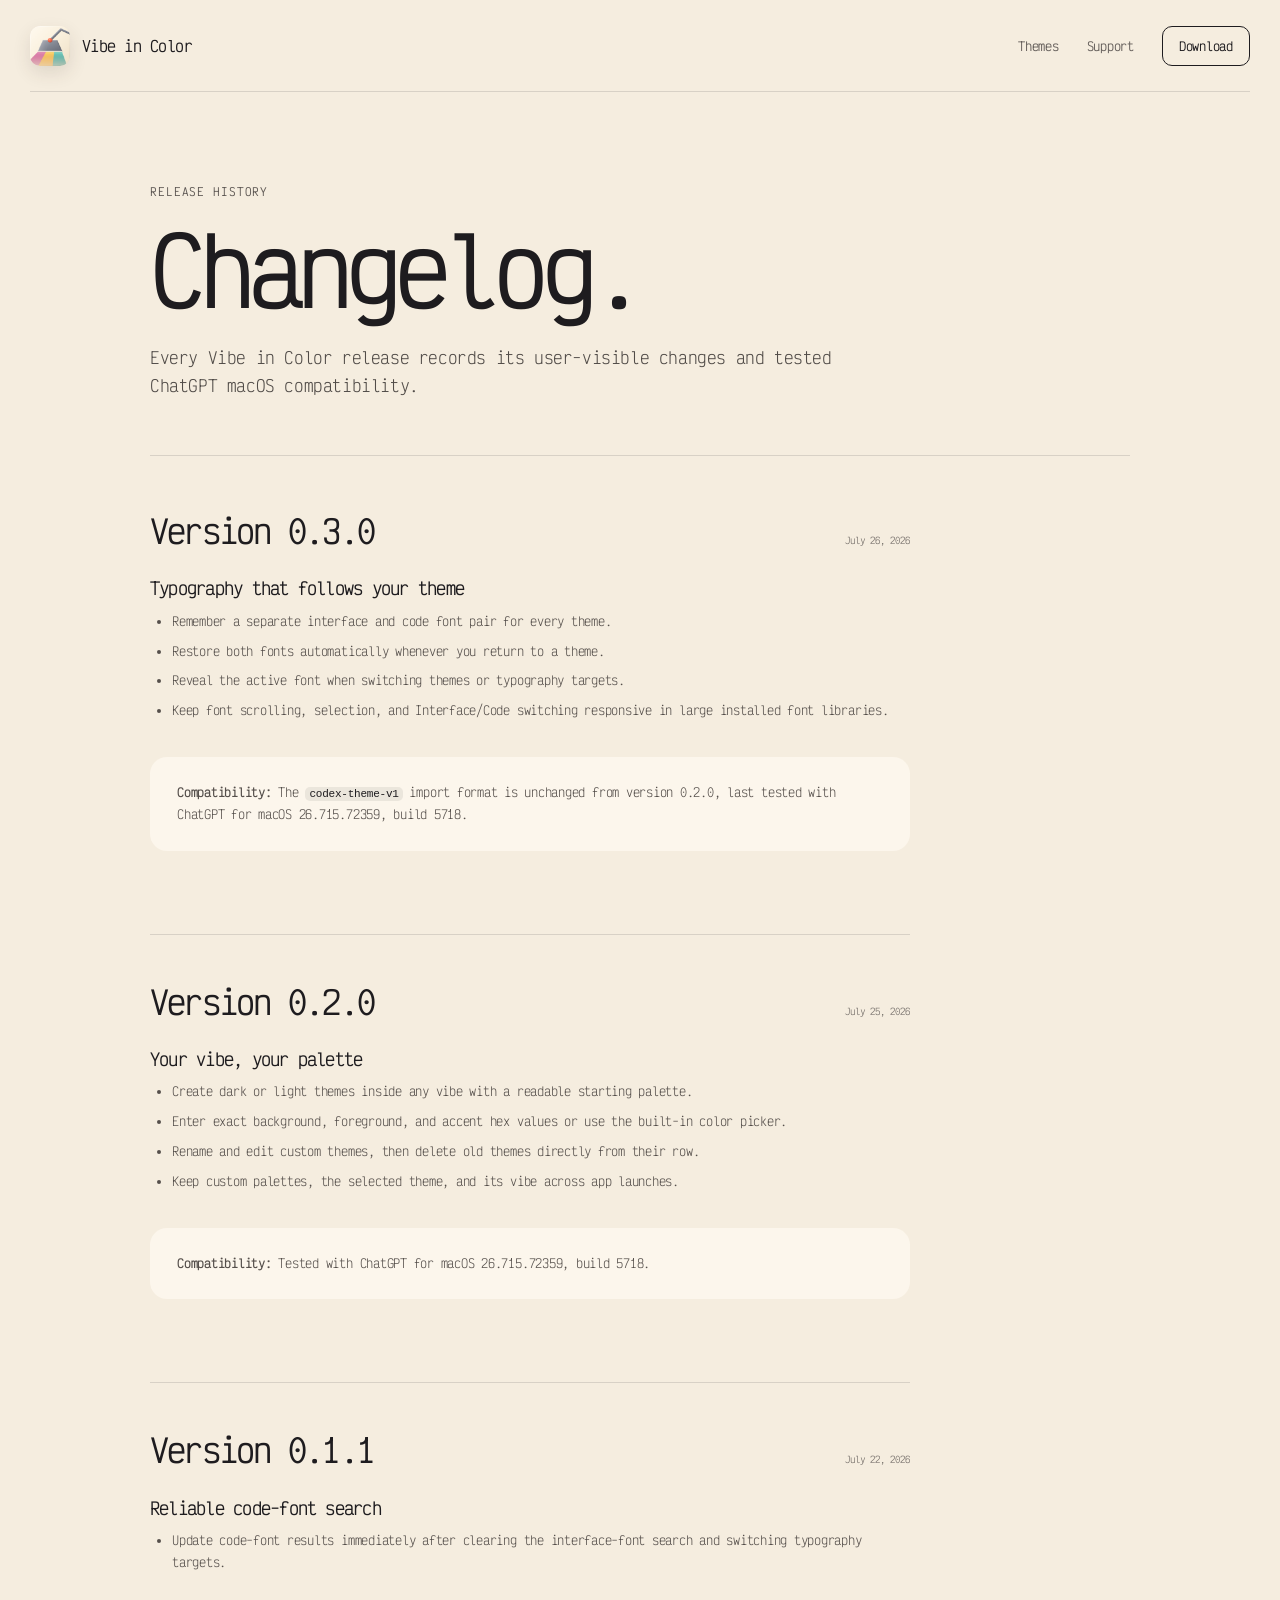
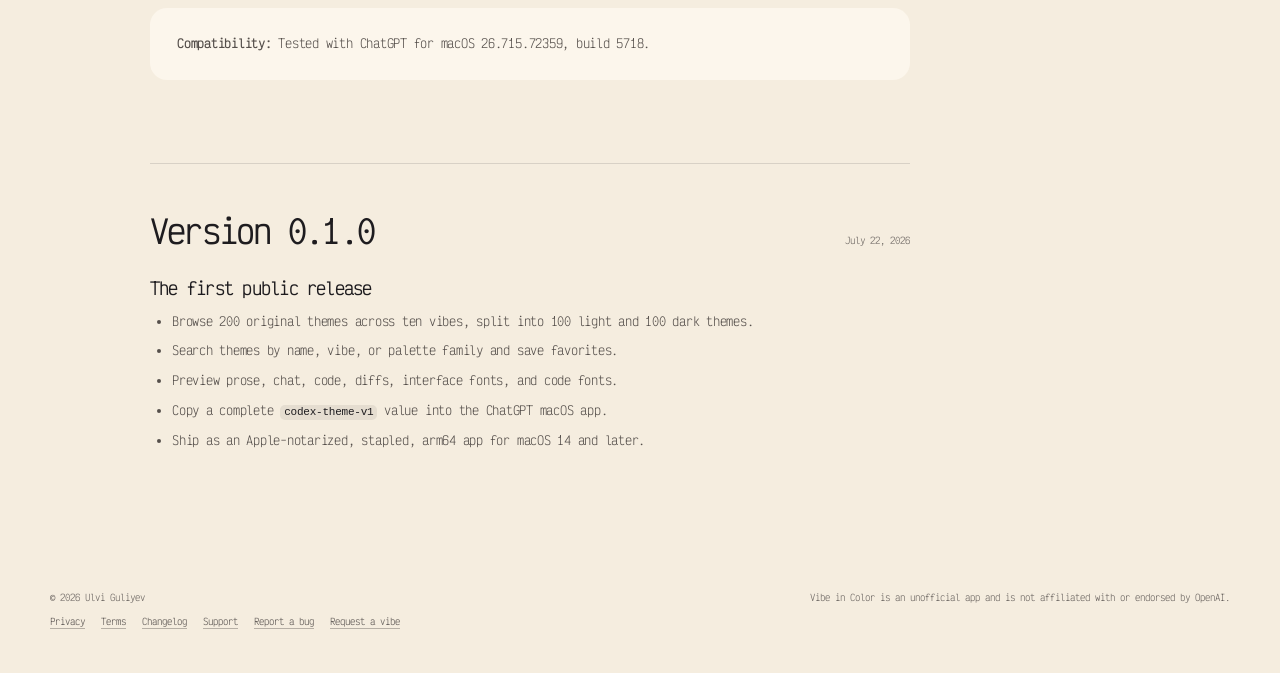
==== commit bfda6d5d: "Publish Vibe in Color 0.3.0" ====
--- a/changelog.html
+++ b/changelog.html
@@ -33,6 +33,23 @@
     </section>
 
     <div class="legal-content">
+      <article class="changelog-release">
+        <div class="release-heading">
+          <h2>Version 0.3.0</h2>
+          <time datetime="2026-07-26">July 26, 2026</time>
+        </div>
+        <h3>Typography that follows your theme</h3>
+        <ul>
+          <li>Remember a separate interface and code font pair for every theme.</li>
+          <li>Restore both fonts automatically whenever you return to a theme.</li>
+          <li>Reveal the active font when switching themes or typography targets.</li>
+          <li>Keep font scrolling, selection, and Interface/Code switching responsive in large installed font libraries.</li>
+        </ul>
+        <div class="legal-callout">
+          <p><strong>Compatibility:</strong> The <code>codex-theme-v1</code> import format is unchanged from version 0.2.0, last tested with ChatGPT for macOS 26.715.72359, build 5718.</p>
+        </div>
+      </article>
+
       <article class="changelog-release">
         <div class="release-heading">
           <h2>Version 0.2.0</h2>
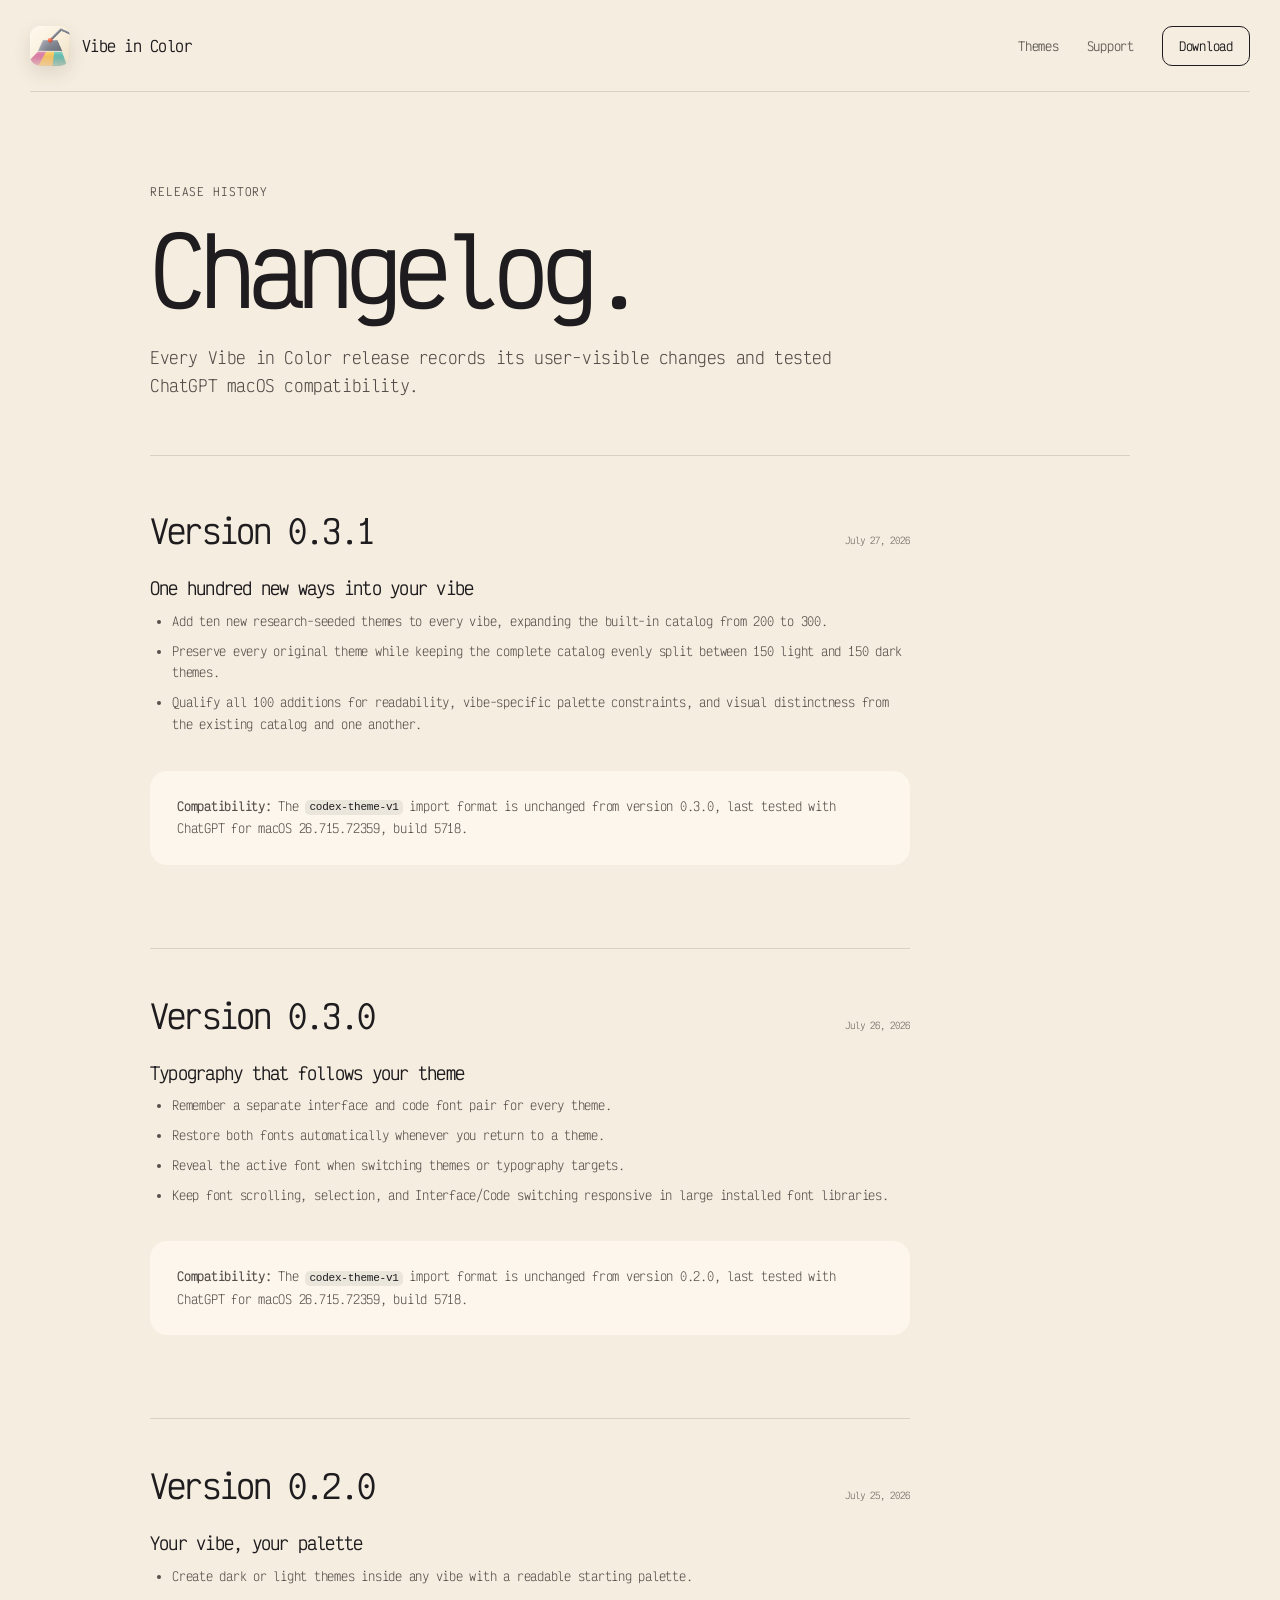
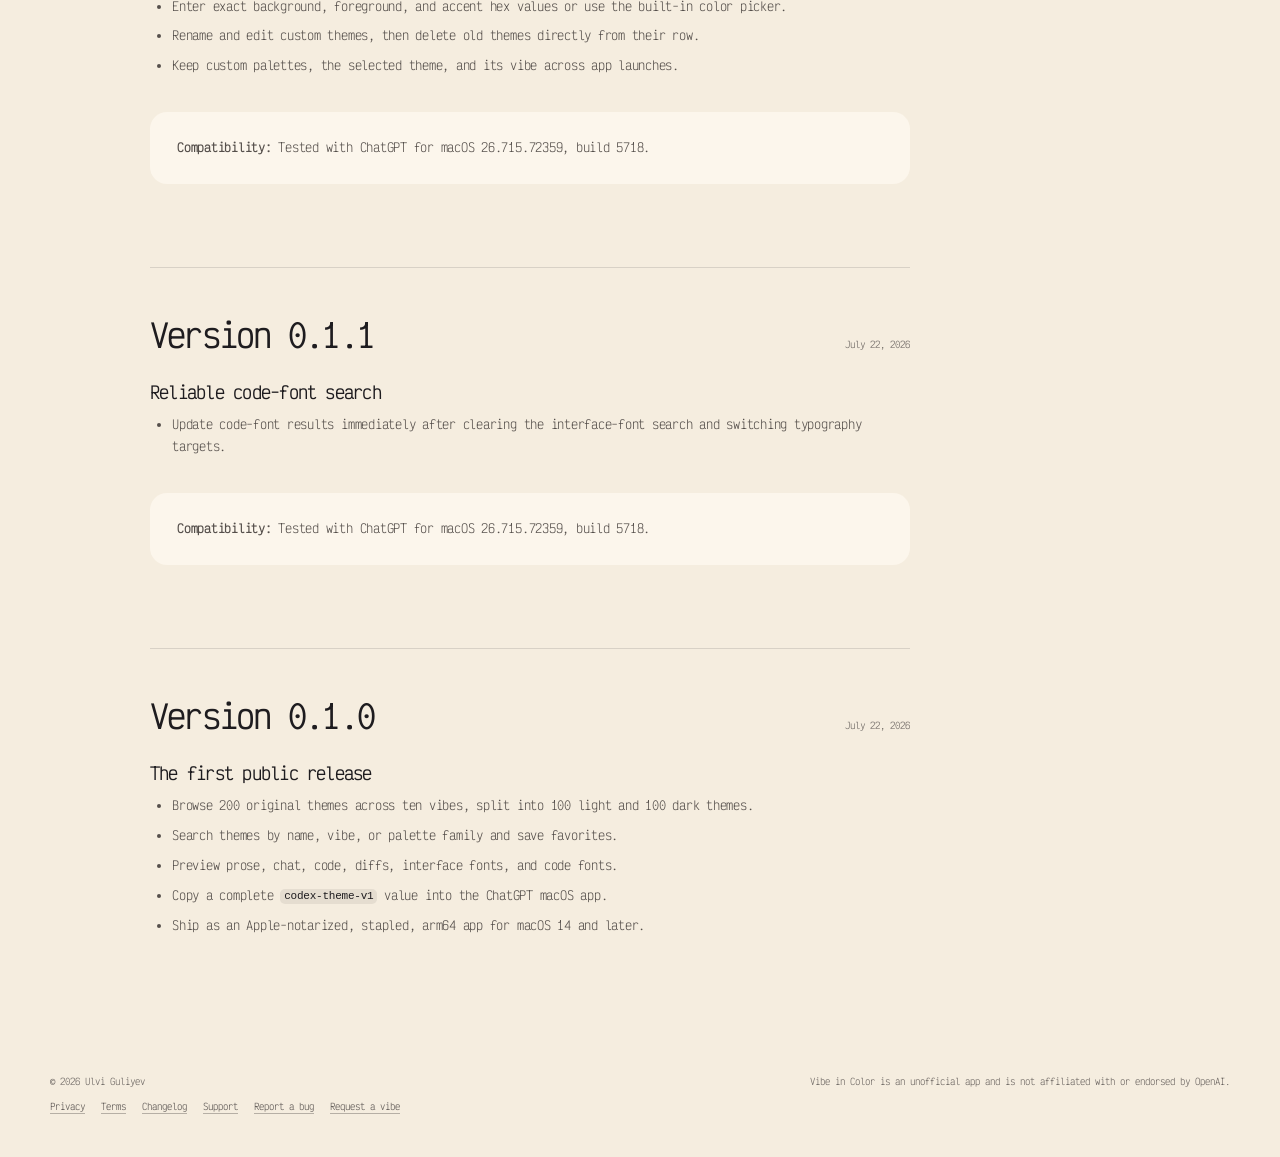
==== commit 74229b68: "Publish Vibe in Color 0.3.1" ====
--- a/changelog.html
+++ b/changelog.html
@@ -33,6 +33,22 @@
     </section>
 
     <div class="legal-content">
+      <article class="changelog-release">
+        <div class="release-heading">
+          <h2>Version 0.3.1</h2>
+          <time datetime="2026-07-27">July 27, 2026</time>
+        </div>
+        <h3>One hundred new ways into your vibe</h3>
+        <ul>
+          <li>Add ten new research-seeded themes to every vibe, expanding the built-in catalog from 200 to 300.</li>
+          <li>Preserve every original theme while keeping the complete catalog evenly split between 150 light and 150 dark themes.</li>
+          <li>Qualify all 100 additions for readability, vibe-specific palette constraints, and visual distinctness from the existing catalog and one another.</li>
+        </ul>
+        <div class="legal-callout">
+          <p><strong>Compatibility:</strong> The <code>codex-theme-v1</code> import format is unchanged from version 0.3.0, last tested with ChatGPT for macOS 26.715.72359, build 5718.</p>
+        </div>
+      </article>
+
       <article class="changelog-release">
         <div class="release-heading">
           <h2>Version 0.3.0</h2>
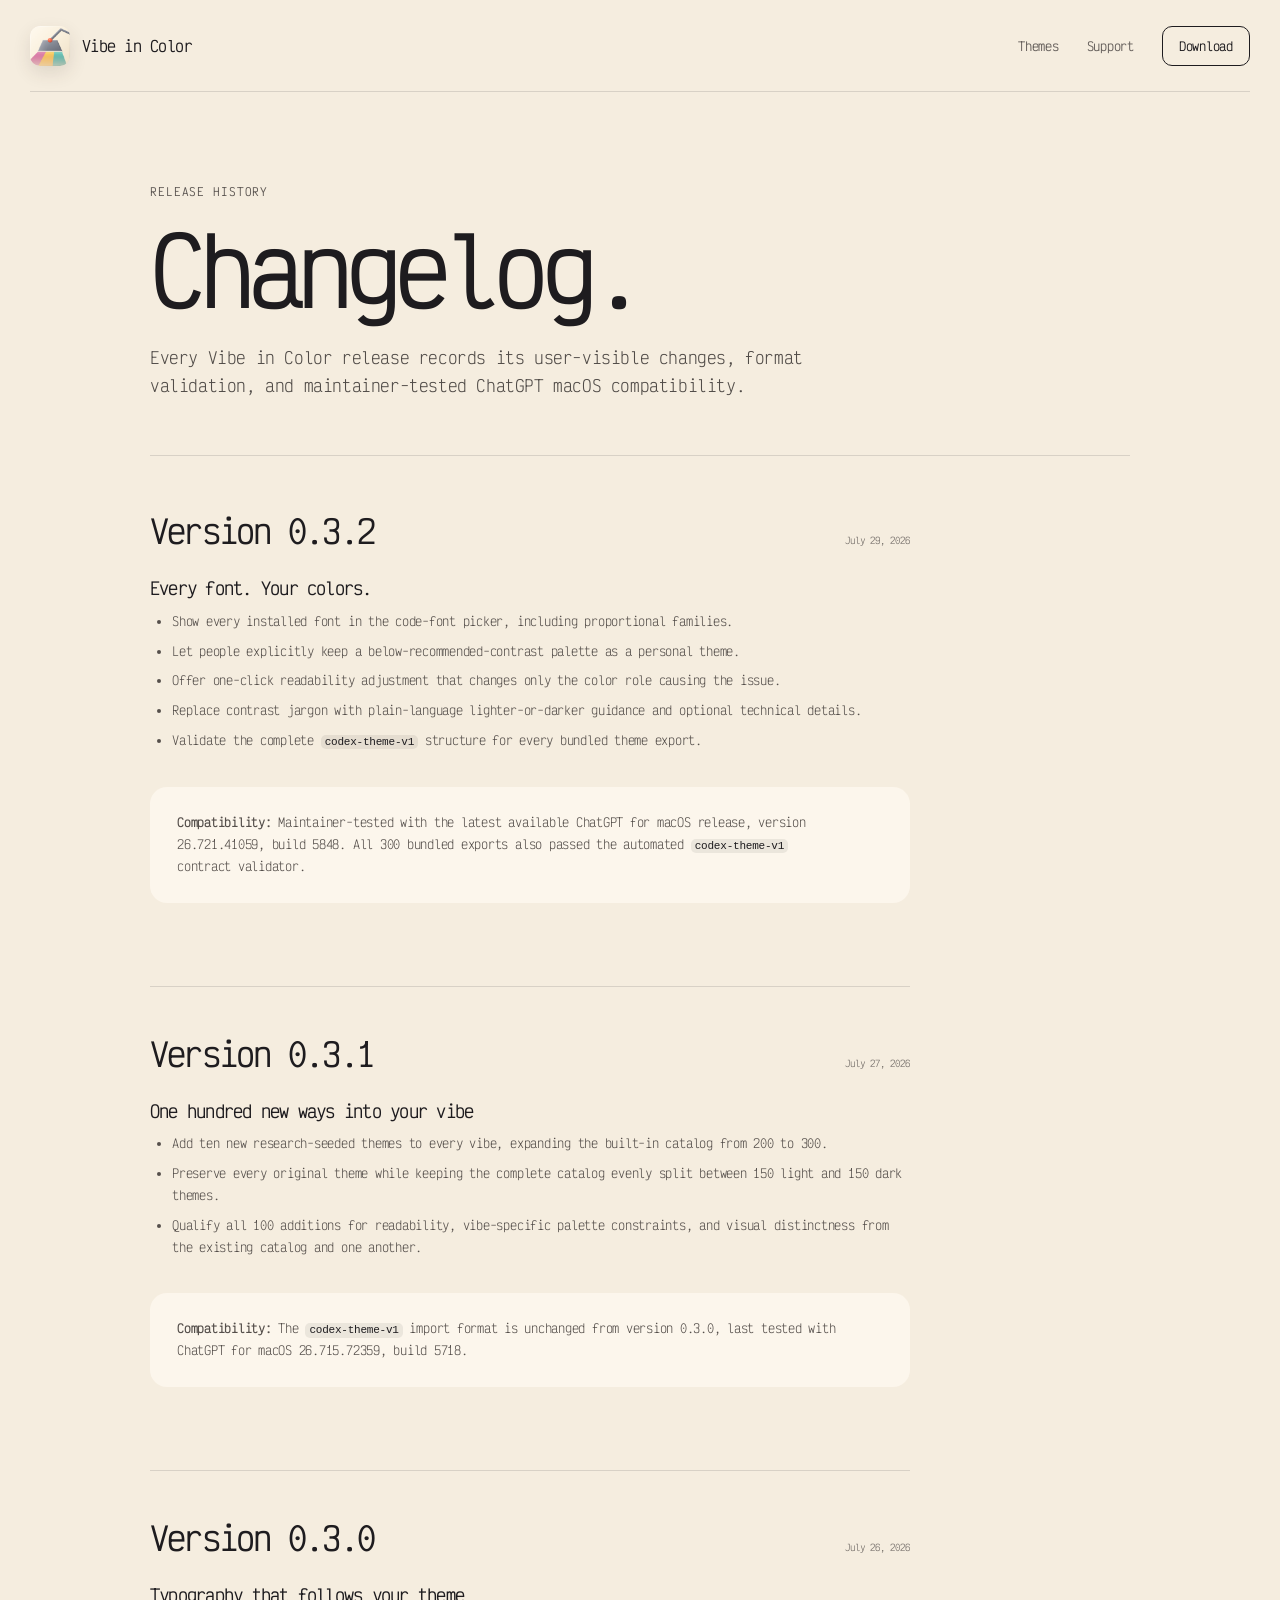
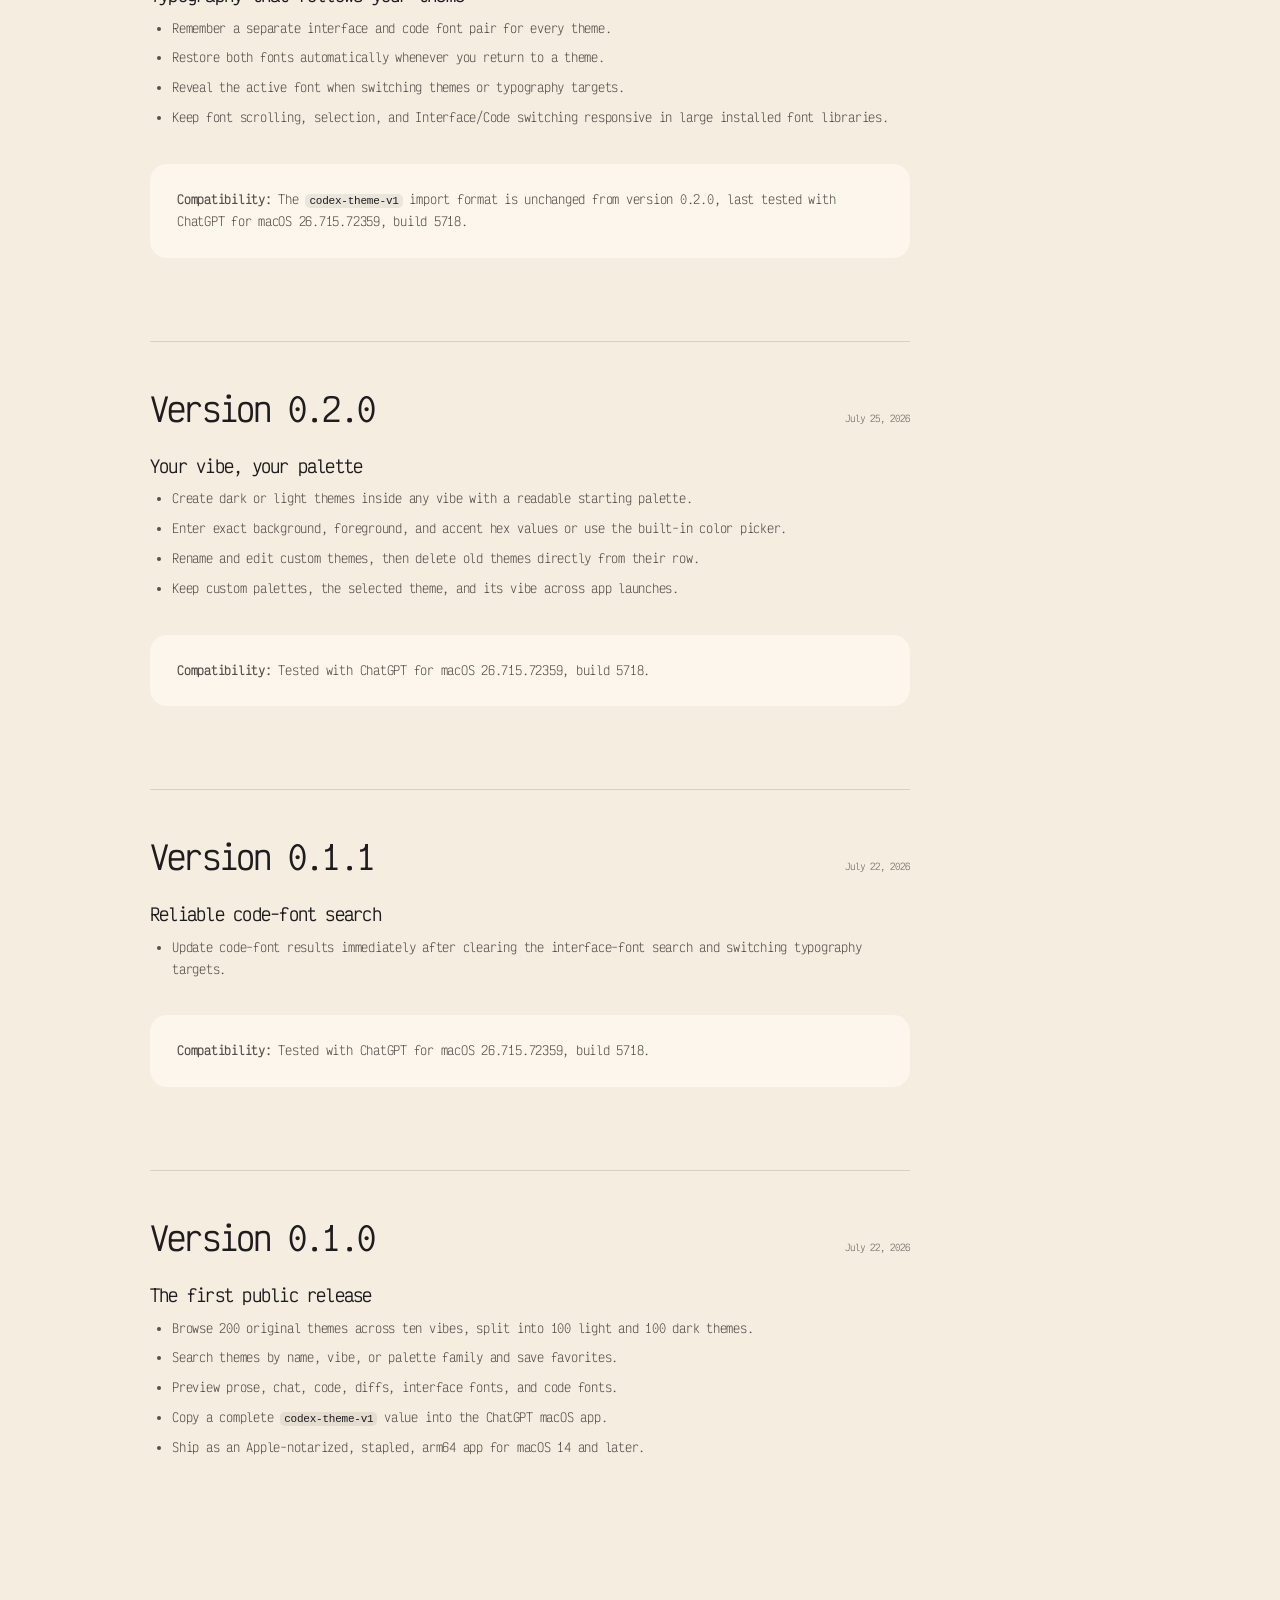
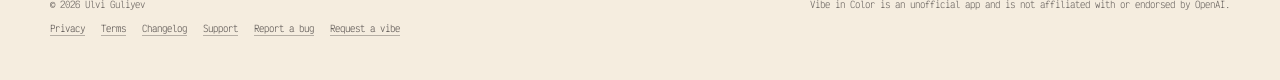
==== commit 39ba50c9: "Publish Vibe in Color 0.3.2" ====
--- a/changelog.html
+++ b/changelog.html
@@ -29,10 +29,28 @@
     <section class="legal-hero" aria-labelledby="changelog-title">
       <p class="eyebrow">Release history</p>
       <h1 id="changelog-title">Changelog.</h1>
-      <p class="legal-lede">Every Vibe in Color release records its user-visible changes and tested ChatGPT macOS compatibility.</p>
+      <p class="legal-lede">Every Vibe in Color release records its user-visible changes, format validation, and maintainer-tested ChatGPT macOS compatibility.</p>
     </section>
 
     <div class="legal-content">
+      <article class="changelog-release">
+        <div class="release-heading">
+          <h2>Version 0.3.2</h2>
+          <time datetime="2026-07-29">July 29, 2026</time>
+        </div>
+        <h3>Every font. Your colors.</h3>
+        <ul>
+          <li>Show every installed font in the code-font picker, including proportional families.</li>
+          <li>Let people explicitly keep a below-recommended-contrast palette as a personal theme.</li>
+          <li>Offer one-click readability adjustment that changes only the color role causing the issue.</li>
+          <li>Replace contrast jargon with plain-language lighter-or-darker guidance and optional technical details.</li>
+          <li>Validate the complete <code>codex-theme-v1</code> structure for every bundled theme export.</li>
+        </ul>
+        <div class="legal-callout">
+          <p><strong>Compatibility:</strong> Maintainer-tested with the latest available ChatGPT for macOS release, version 26.721.41059, build 5848. All 300 bundled exports also passed the automated <code>codex-theme-v1</code> contract validator.</p>
+        </div>
+      </article>
+
       <article class="changelog-release">
         <div class="release-heading">
           <h2>Version 0.3.1</h2>
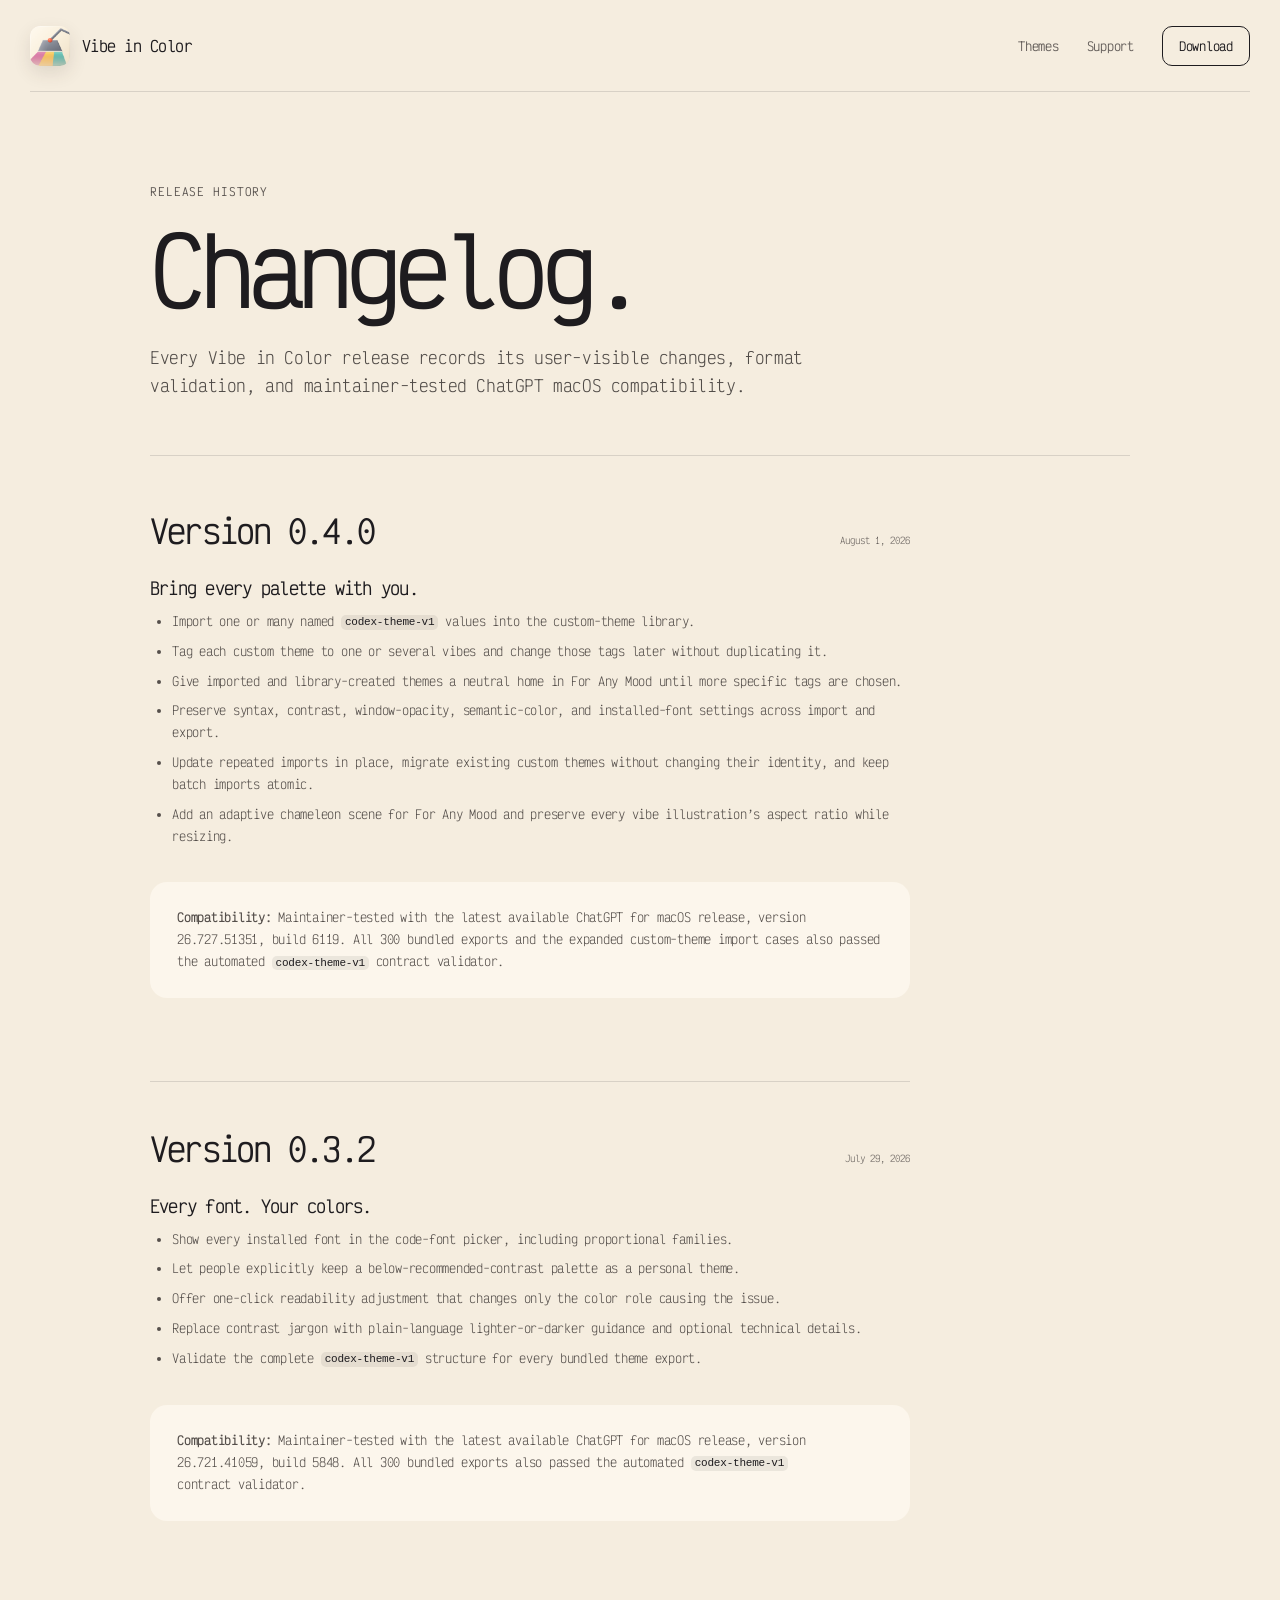
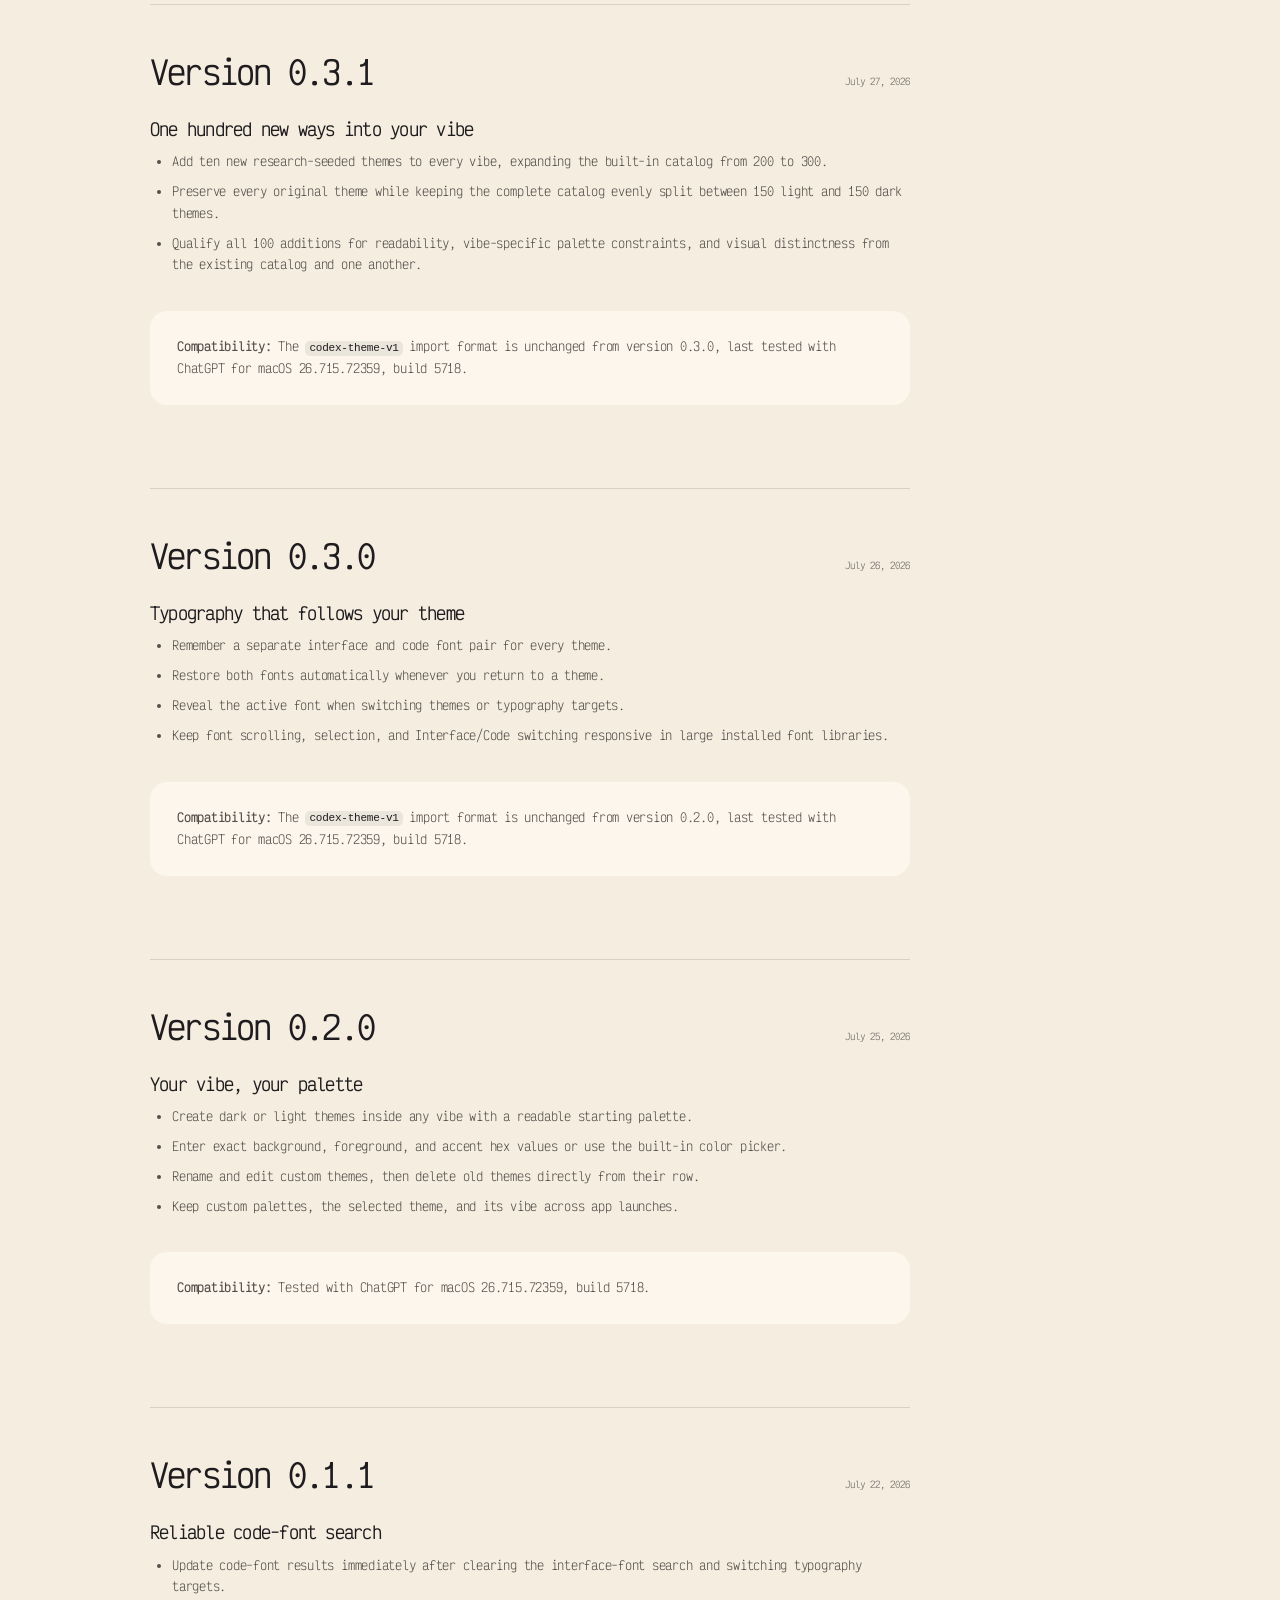
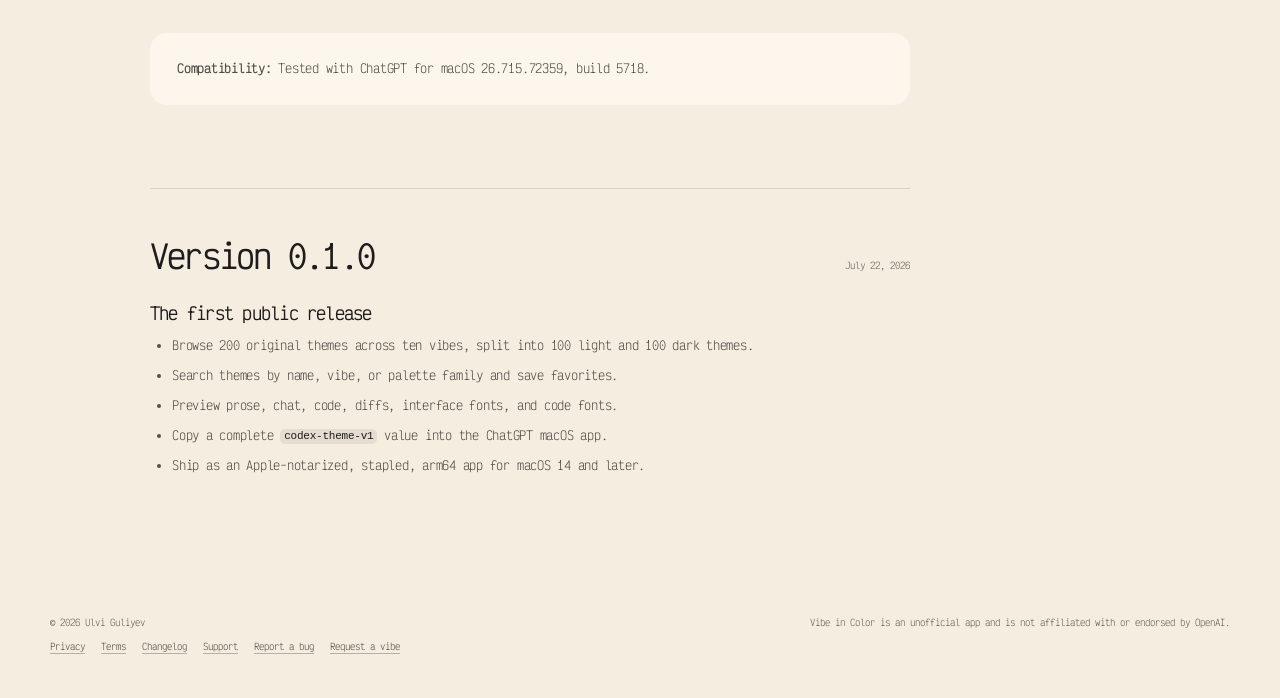
==== commit 8de94679: "Publish Vibe in Color 0.4.0" ====
--- a/changelog.html
+++ b/changelog.html
@@ -33,6 +33,25 @@
     </section>
 
     <div class="legal-content">
+      <article class="changelog-release">
+        <div class="release-heading">
+          <h2>Version 0.4.0</h2>
+          <time datetime="2026-08-01">August 1, 2026</time>
+        </div>
+        <h3>Bring every palette with you.</h3>
+        <ul>
+          <li>Import one or many named <code>codex-theme-v1</code> values into the custom-theme library.</li>
+          <li>Tag each custom theme to one or several vibes and change those tags later without duplicating it.</li>
+          <li>Give imported and library-created themes a neutral home in For Any Mood until more specific tags are chosen.</li>
+          <li>Preserve syntax, contrast, window-opacity, semantic-color, and installed-font settings across import and export.</li>
+          <li>Update repeated imports in place, migrate existing custom themes without changing their identity, and keep batch imports atomic.</li>
+          <li>Add an adaptive chameleon scene for For Any Mood and preserve every vibe illustration’s aspect ratio while resizing.</li>
+        </ul>
+        <div class="legal-callout">
+          <p><strong>Compatibility:</strong> Maintainer-tested with the latest available ChatGPT for macOS release, version 26.727.51351, build 6119. All 300 bundled exports and the expanded custom-theme import cases also passed the automated <code>codex-theme-v1</code> contract validator.</p>
+        </div>
+      </article>
+
       <article class="changelog-release">
         <div class="release-heading">
           <h2>Version 0.3.2</h2>
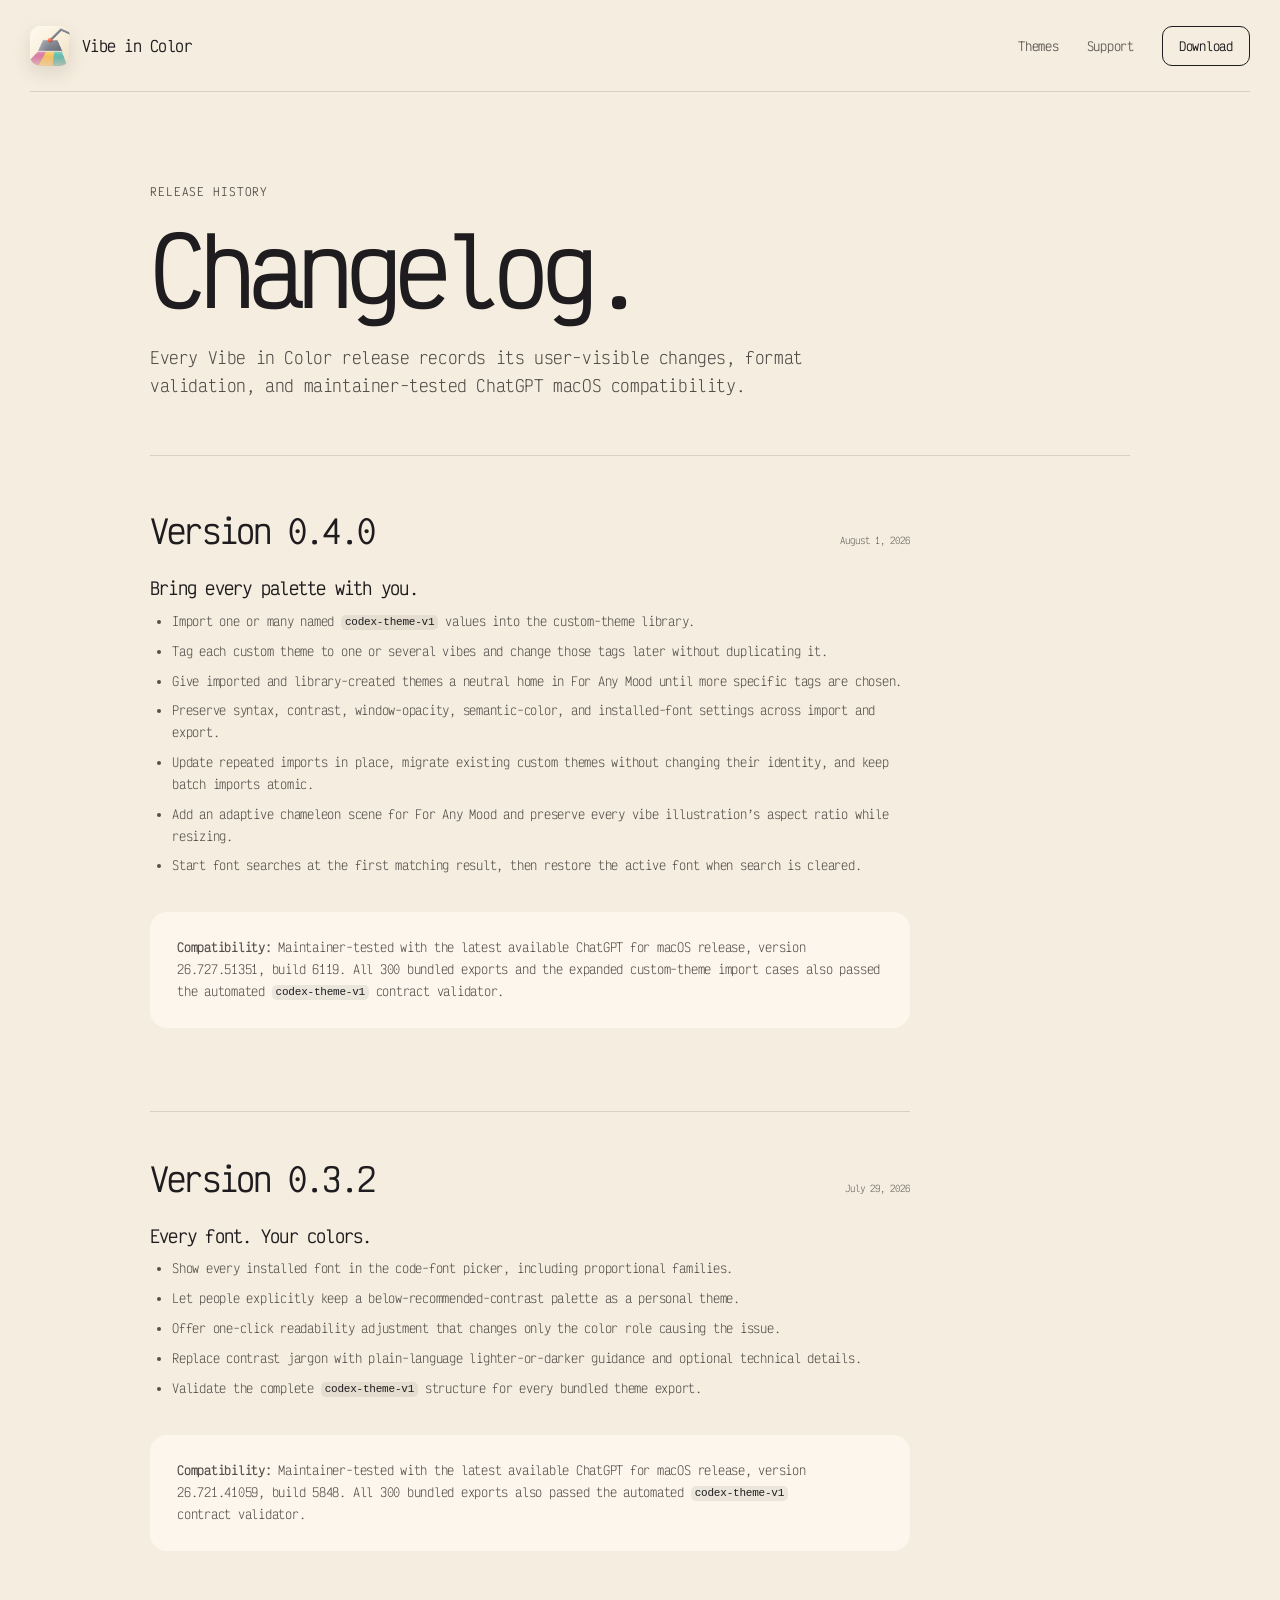
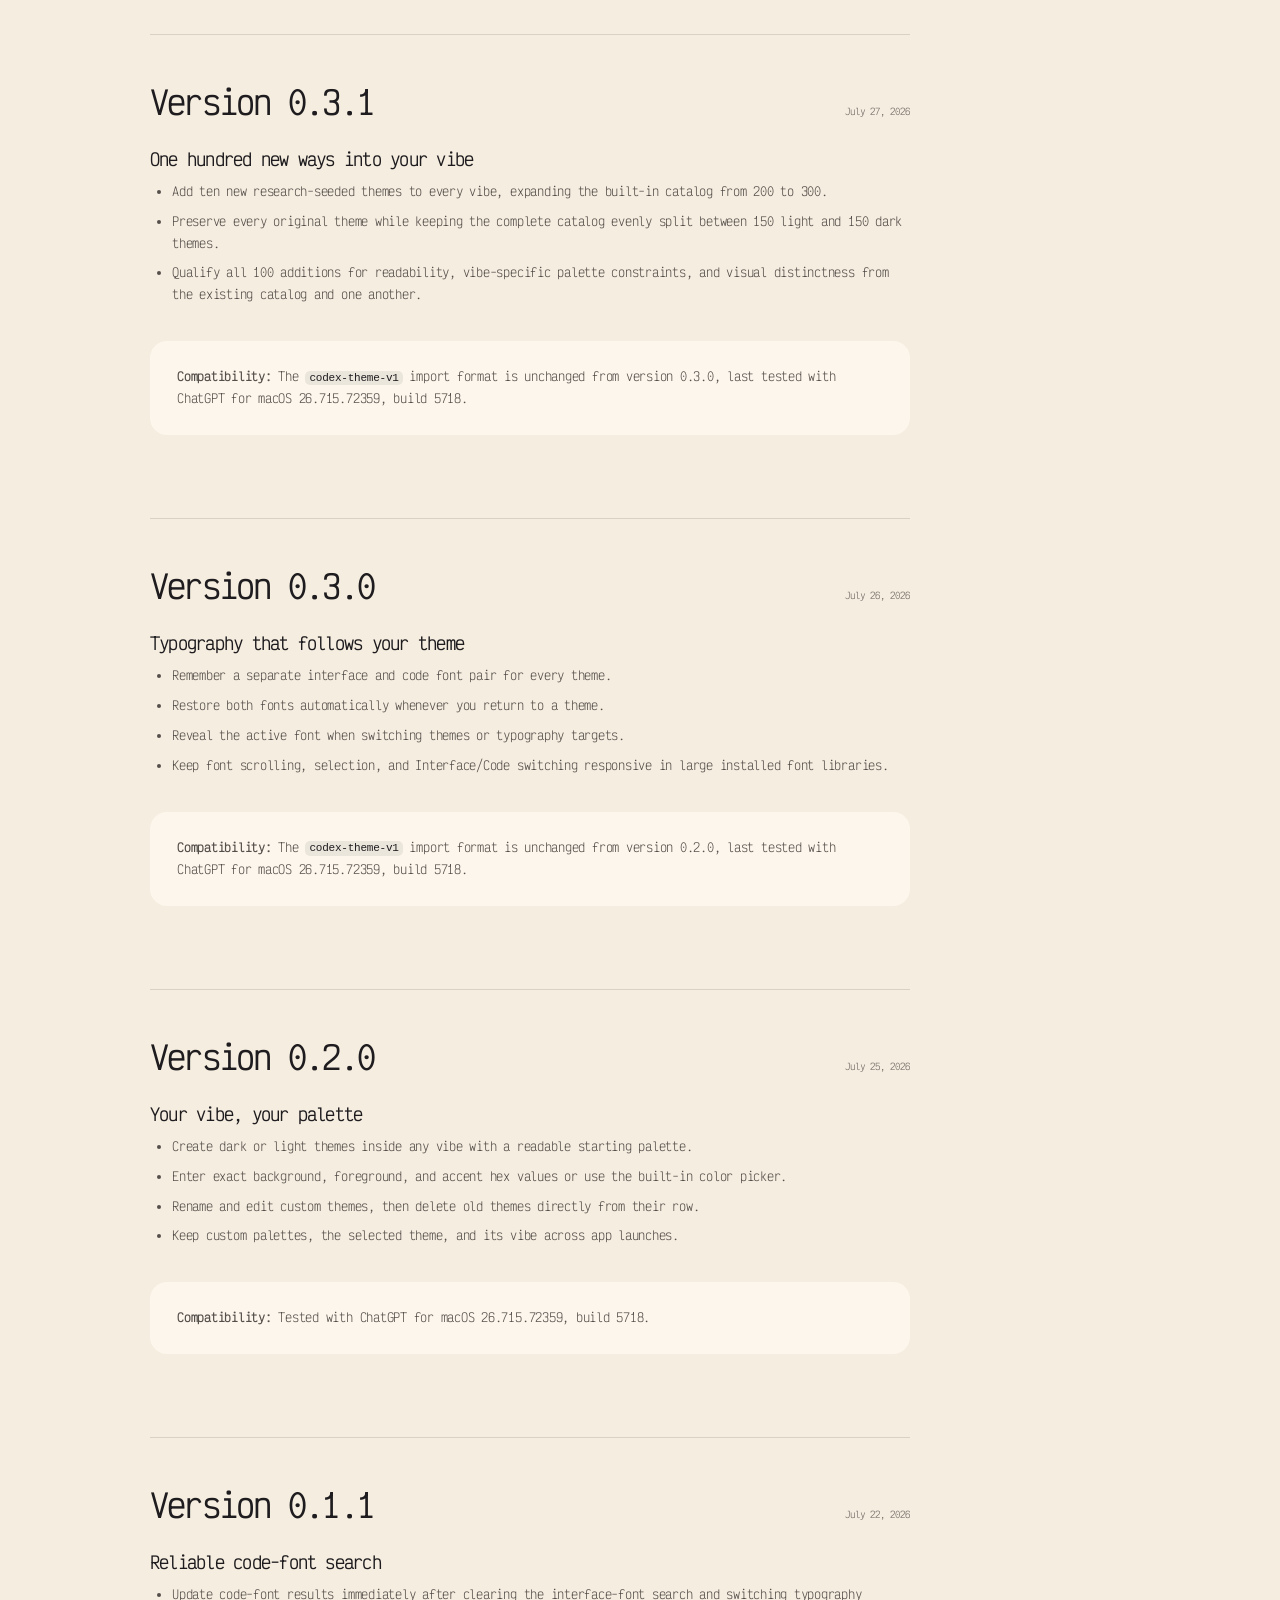
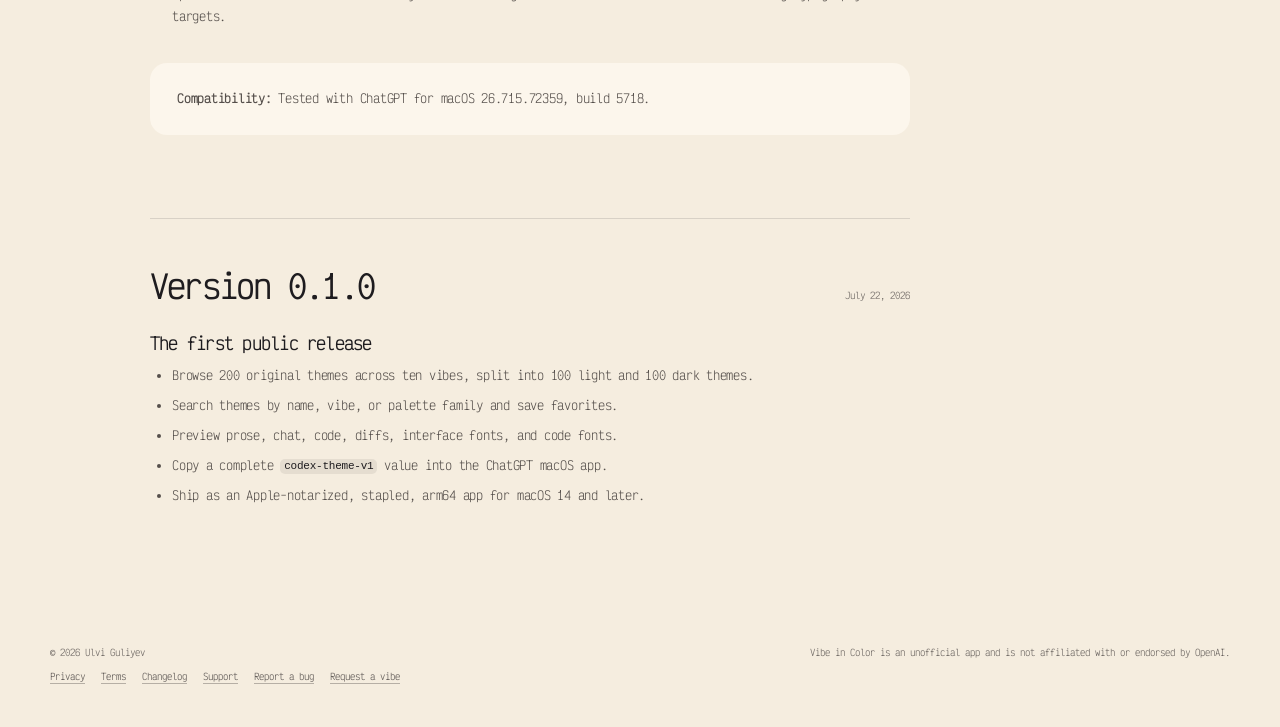
==== commit 5d7415f2: "Document 0.4.0 font search fix" ====
--- a/changelog.html
+++ b/changelog.html
@@ -46,6 +46,7 @@
           <li>Preserve syntax, contrast, window-opacity, semantic-color, and installed-font settings across import and export.</li>
           <li>Update repeated imports in place, migrate existing custom themes without changing their identity, and keep batch imports atomic.</li>
           <li>Add an adaptive chameleon scene for For Any Mood and preserve every vibe illustration’s aspect ratio while resizing.</li>
+          <li>Start font searches at the first matching result, then restore the active font when search is cleared.</li>
         </ul>
         <div class="legal-callout">
           <p><strong>Compatibility:</strong> Maintainer-tested with the latest available ChatGPT for macOS release, version 26.727.51351, build 6119. All 300 bundled exports and the expanded custom-theme import cases also passed the automated <code>codex-theme-v1</code> contract validator.</p>
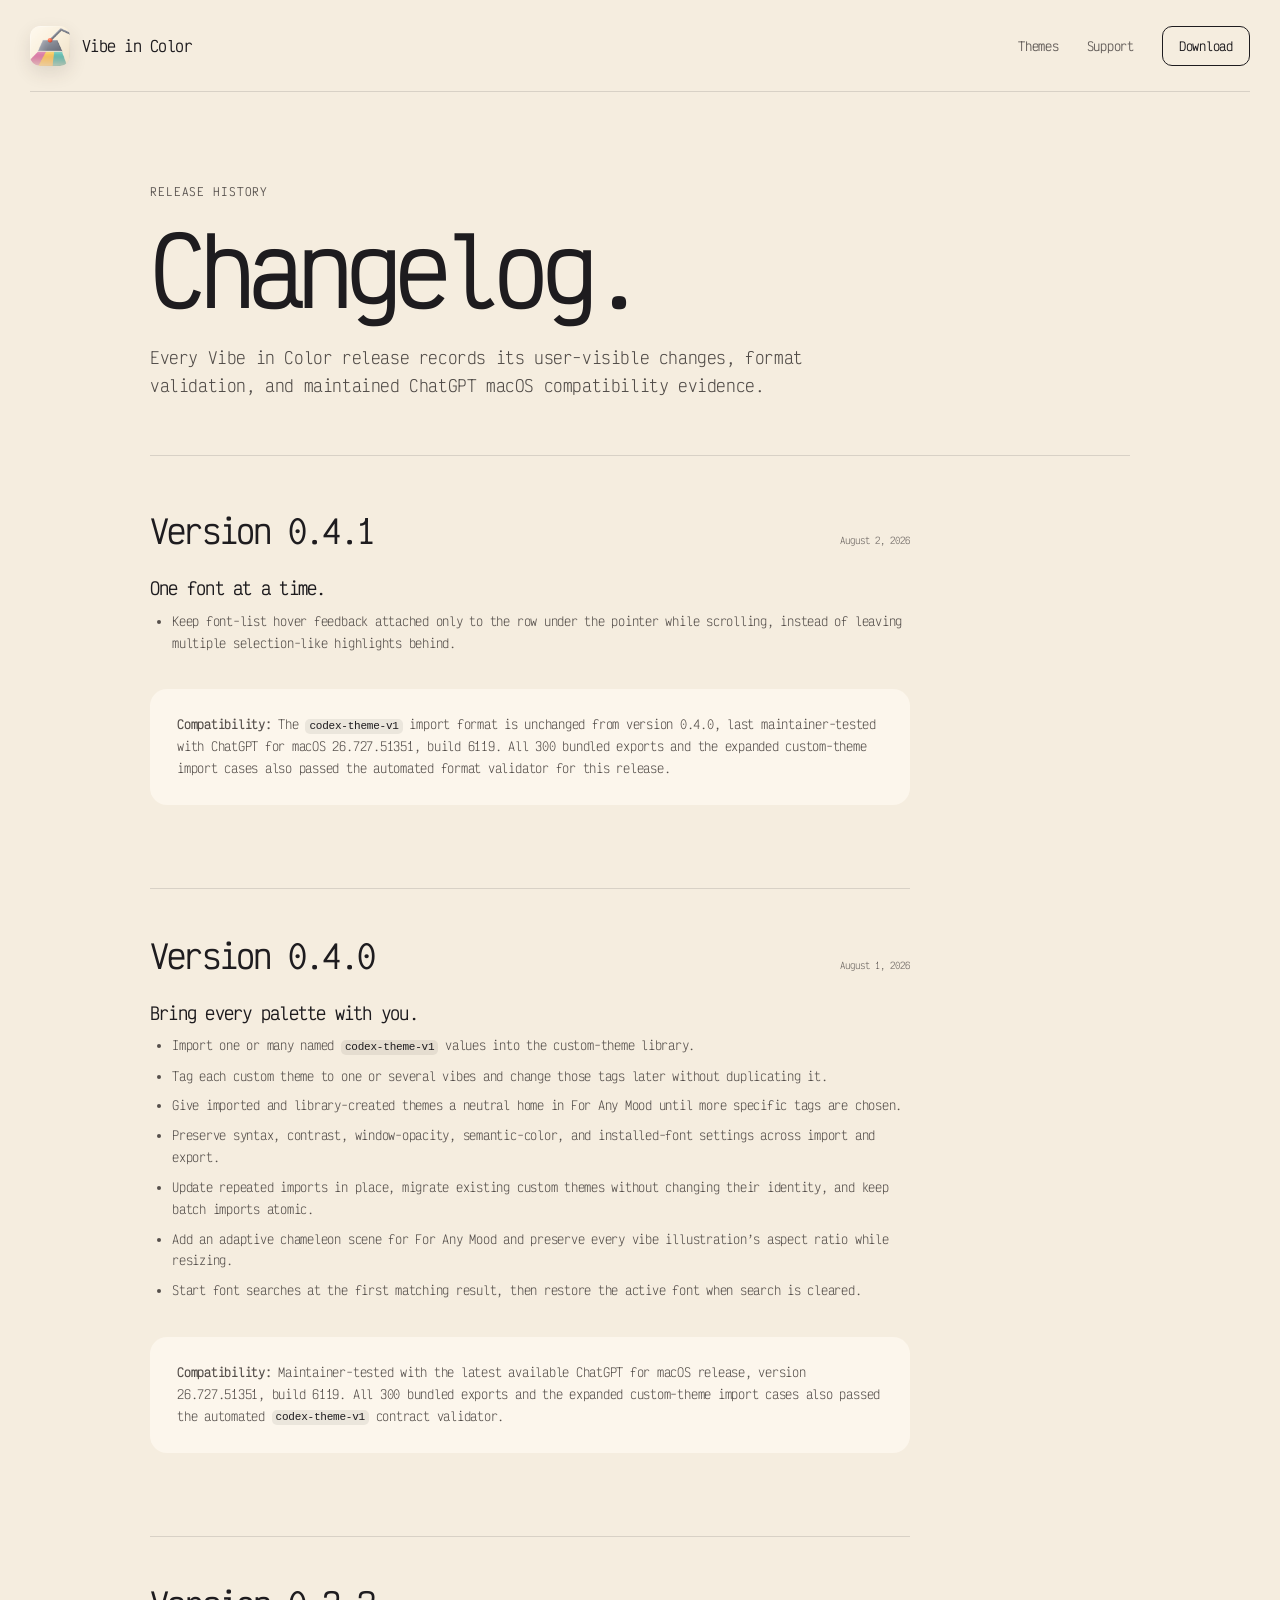
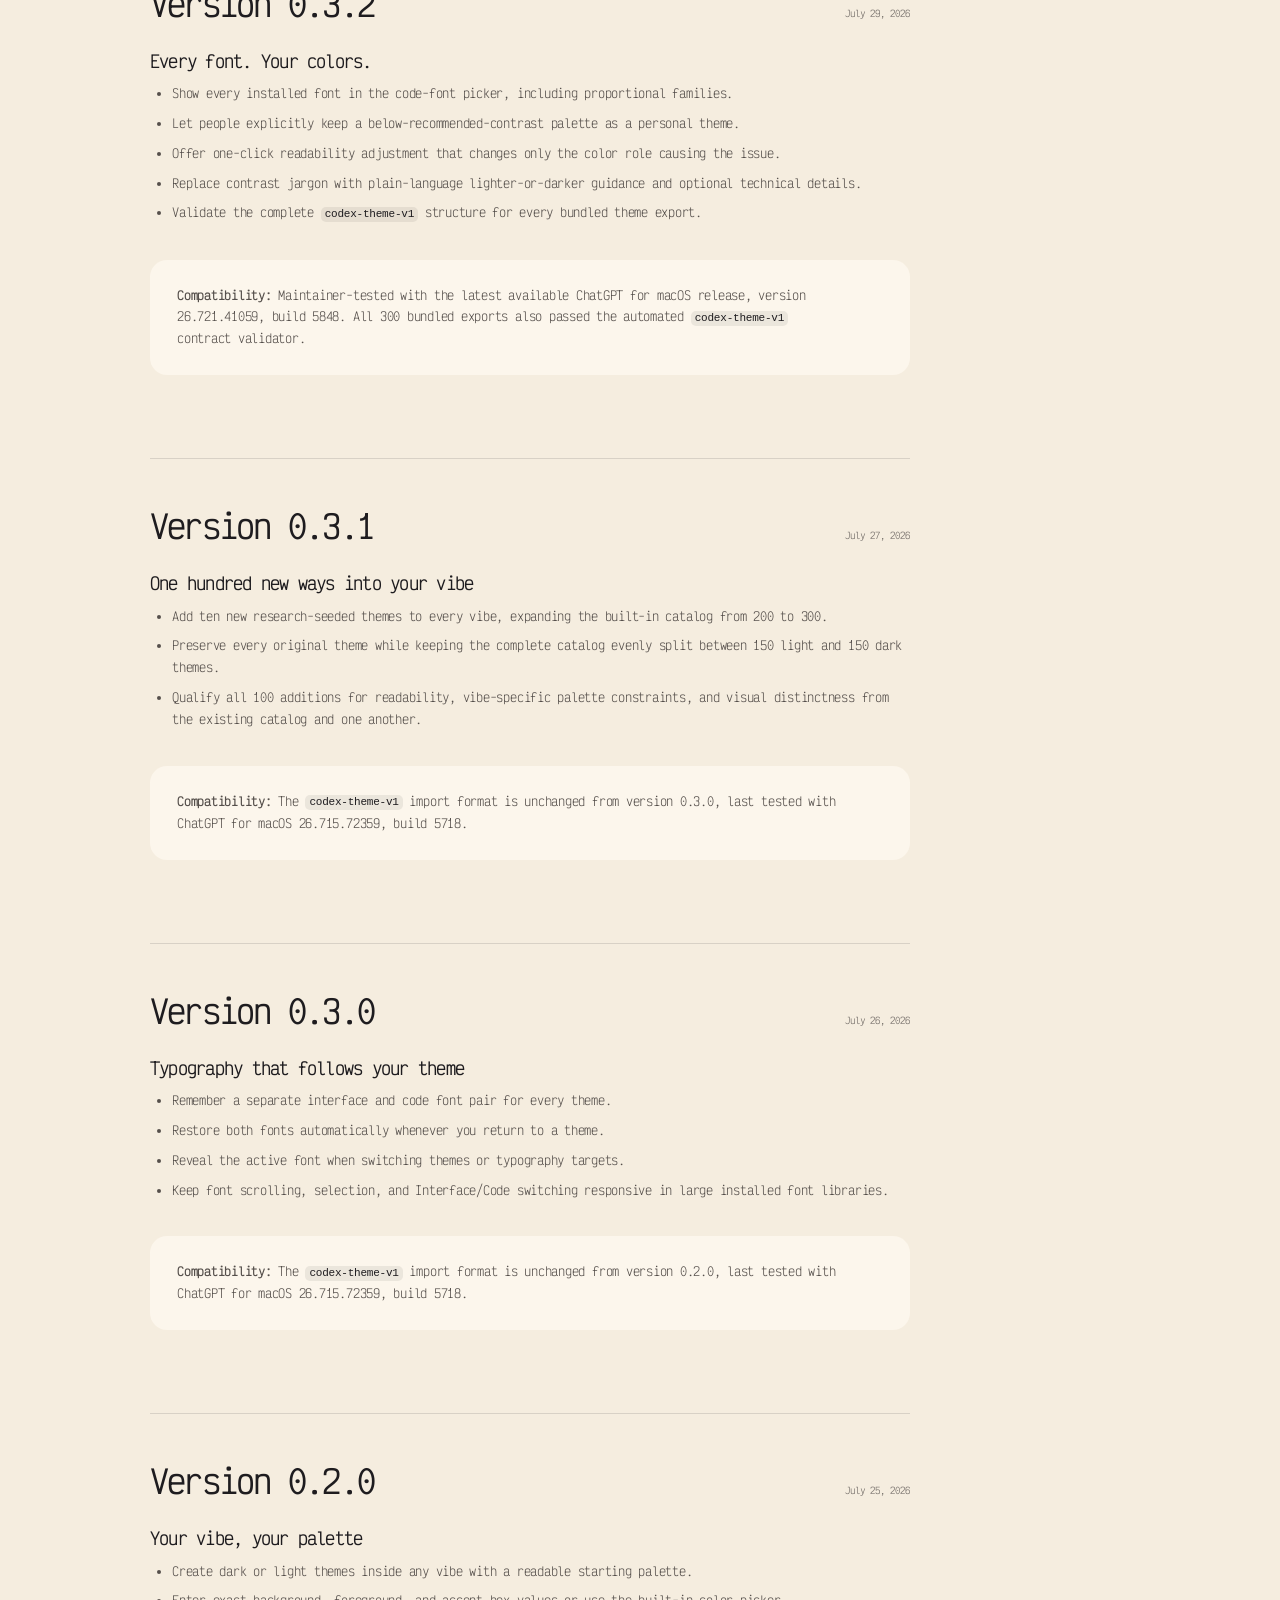
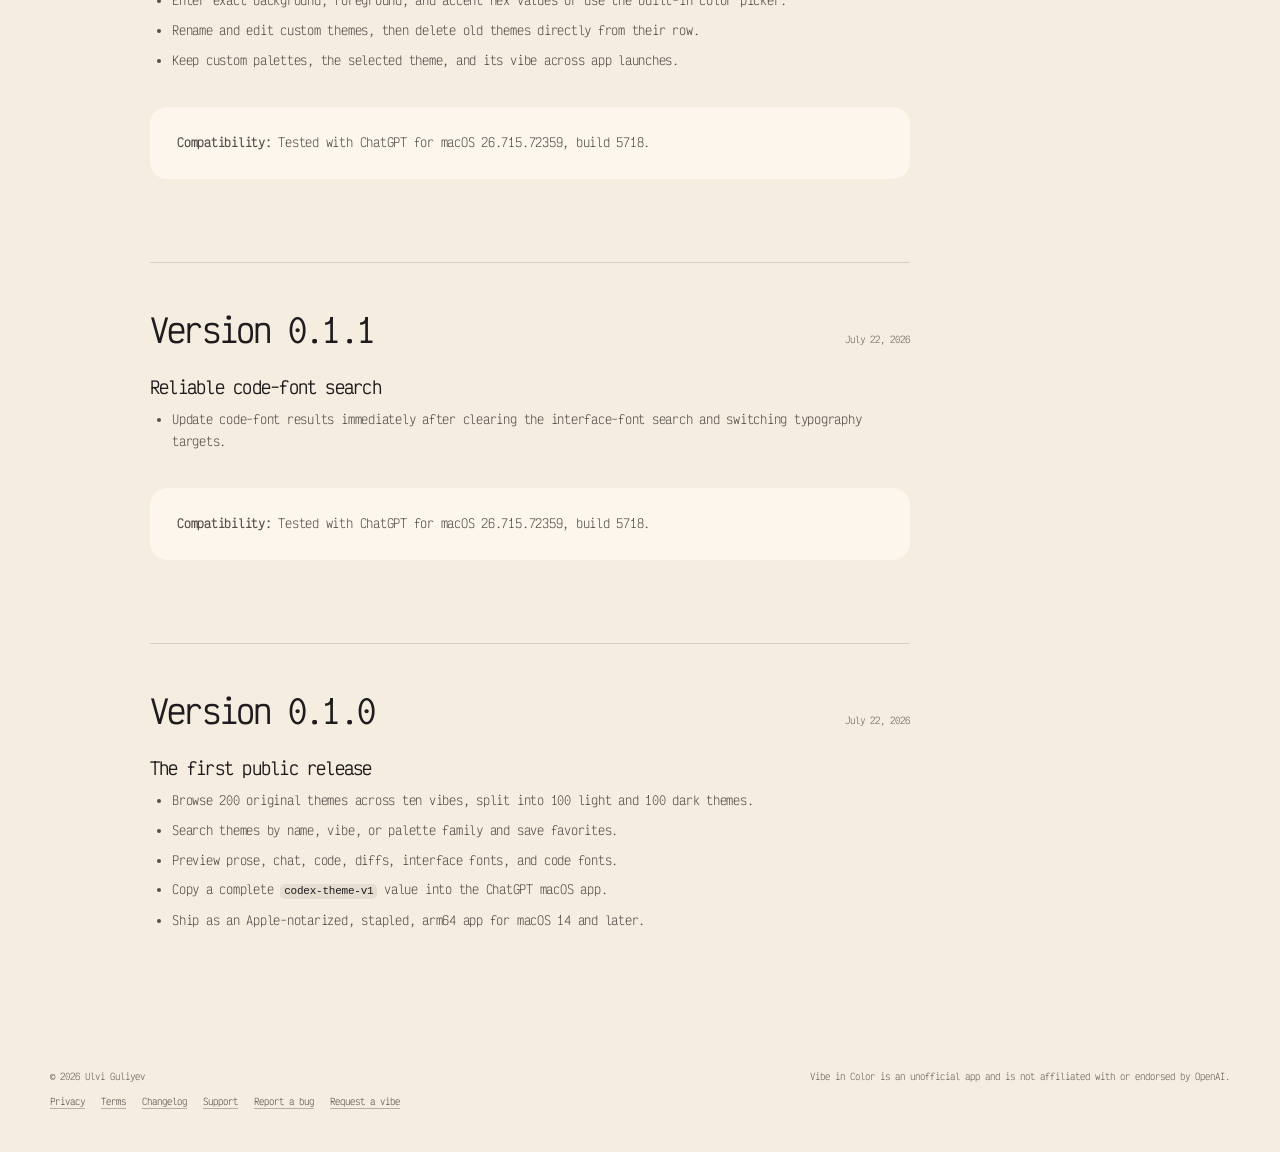
==== commit a2fb1f25: "Publish Vibe in Color 0.4.1" ====
--- a/changelog.html
+++ b/changelog.html
@@ -29,10 +29,24 @@
     <section class="legal-hero" aria-labelledby="changelog-title">
       <p class="eyebrow">Release history</p>
       <h1 id="changelog-title">Changelog.</h1>
-      <p class="legal-lede">Every Vibe in Color release records its user-visible changes, format validation, and maintainer-tested ChatGPT macOS compatibility.</p>
+      <p class="legal-lede">Every Vibe in Color release records its user-visible changes, format validation, and maintained ChatGPT macOS compatibility evidence.</p>
     </section>
 
     <div class="legal-content">
+      <article class="changelog-release">
+        <div class="release-heading">
+          <h2>Version 0.4.1</h2>
+          <time datetime="2026-08-02">August 2, 2026</time>
+        </div>
+        <h3>One font at a time.</h3>
+        <ul>
+          <li>Keep font-list hover feedback attached only to the row under the pointer while scrolling, instead of leaving multiple selection-like highlights behind.</li>
+        </ul>
+        <div class="legal-callout">
+          <p><strong>Compatibility:</strong> The <code>codex-theme-v1</code> import format is unchanged from version 0.4.0, last maintainer-tested with ChatGPT for macOS 26.727.51351, build 6119. All 300 bundled exports and the expanded custom-theme import cases also passed the automated format validator for this release.</p>
+        </div>
+      </article>
+
       <article class="changelog-release">
         <div class="release-heading">
           <h2>Version 0.4.0</h2>
